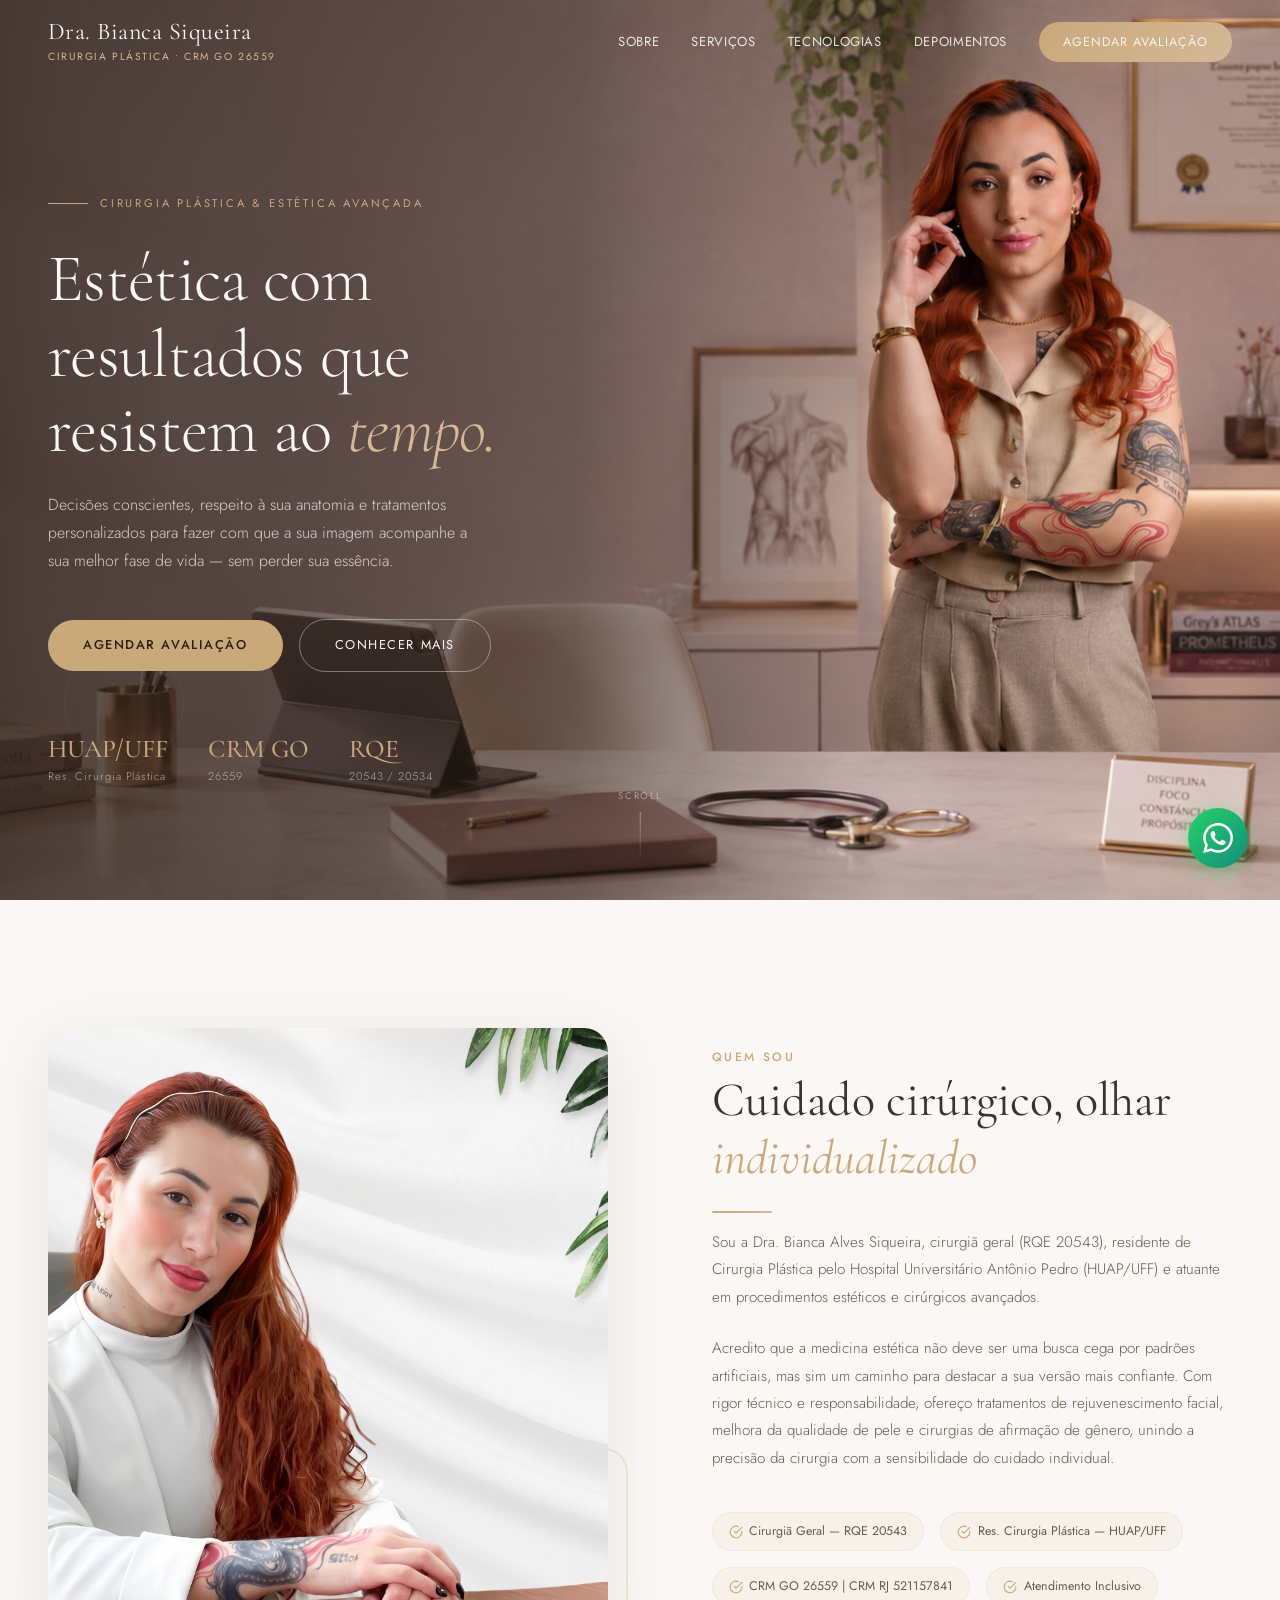
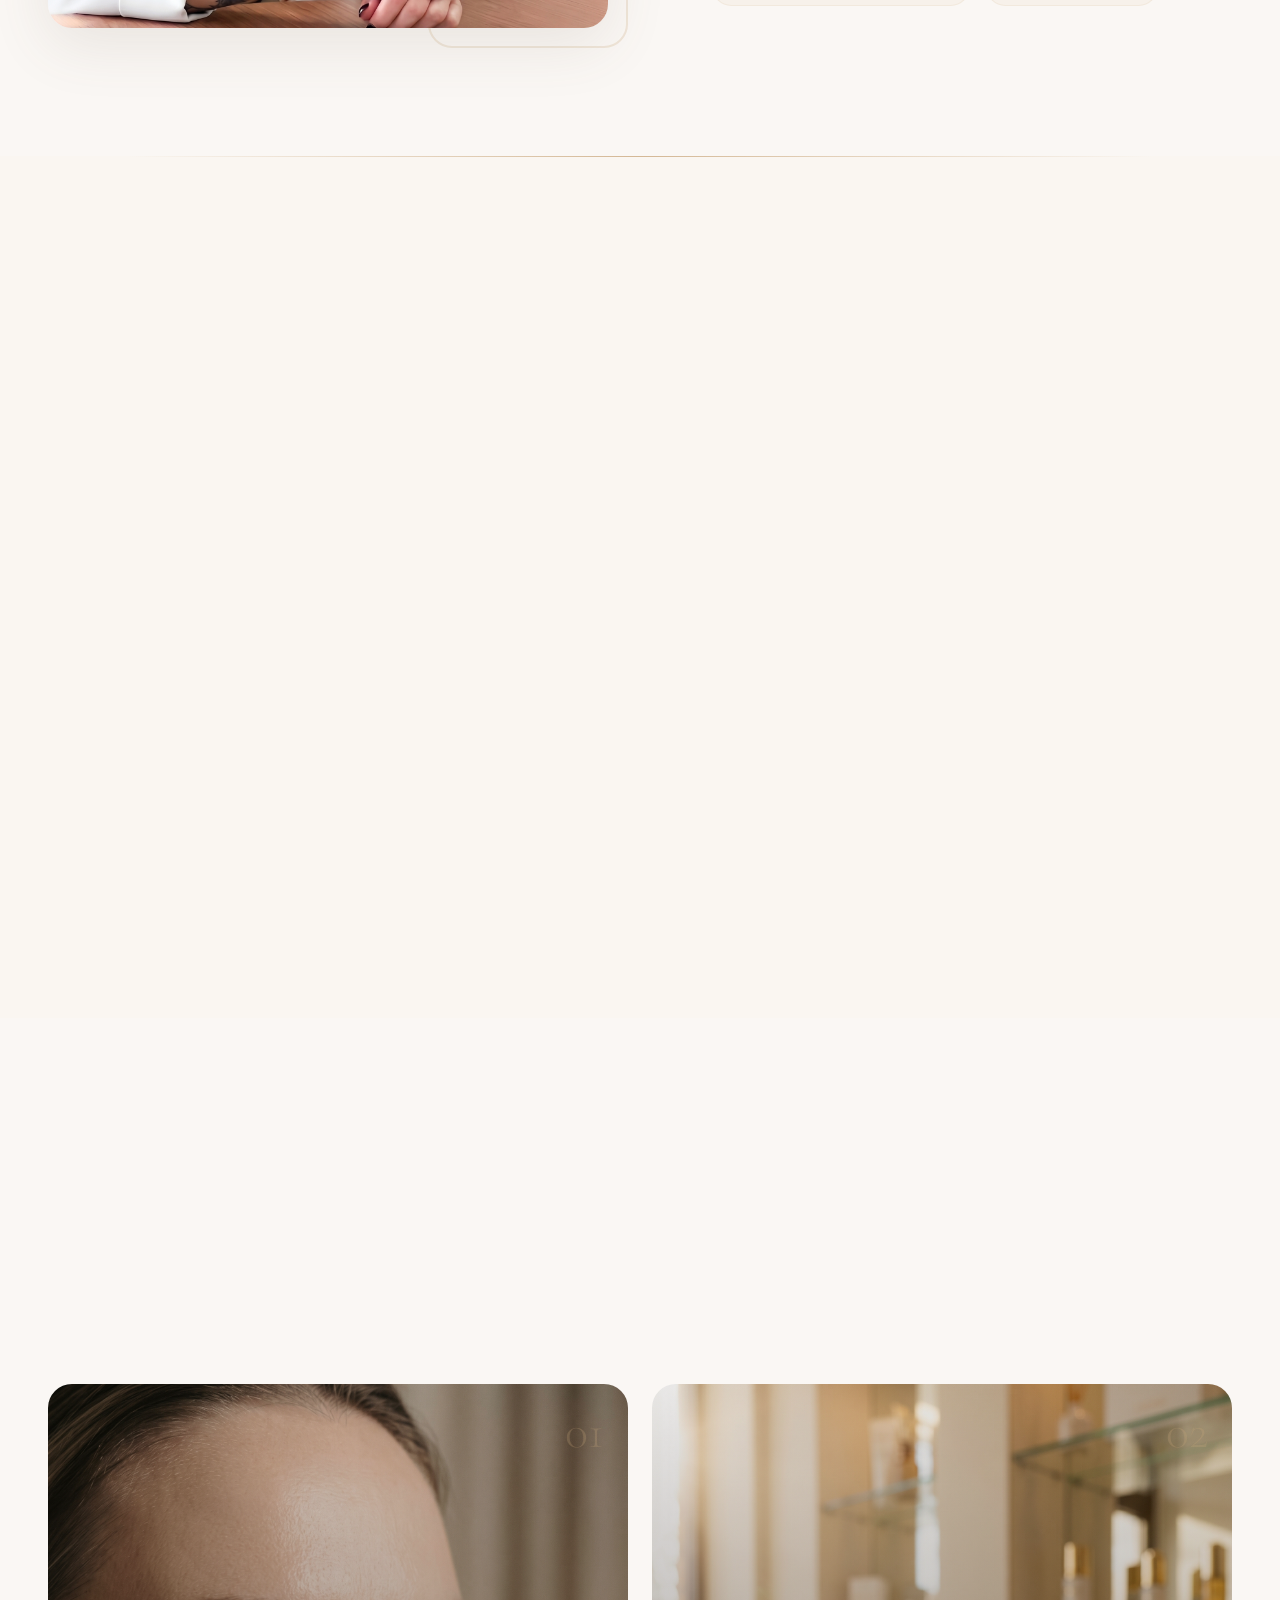
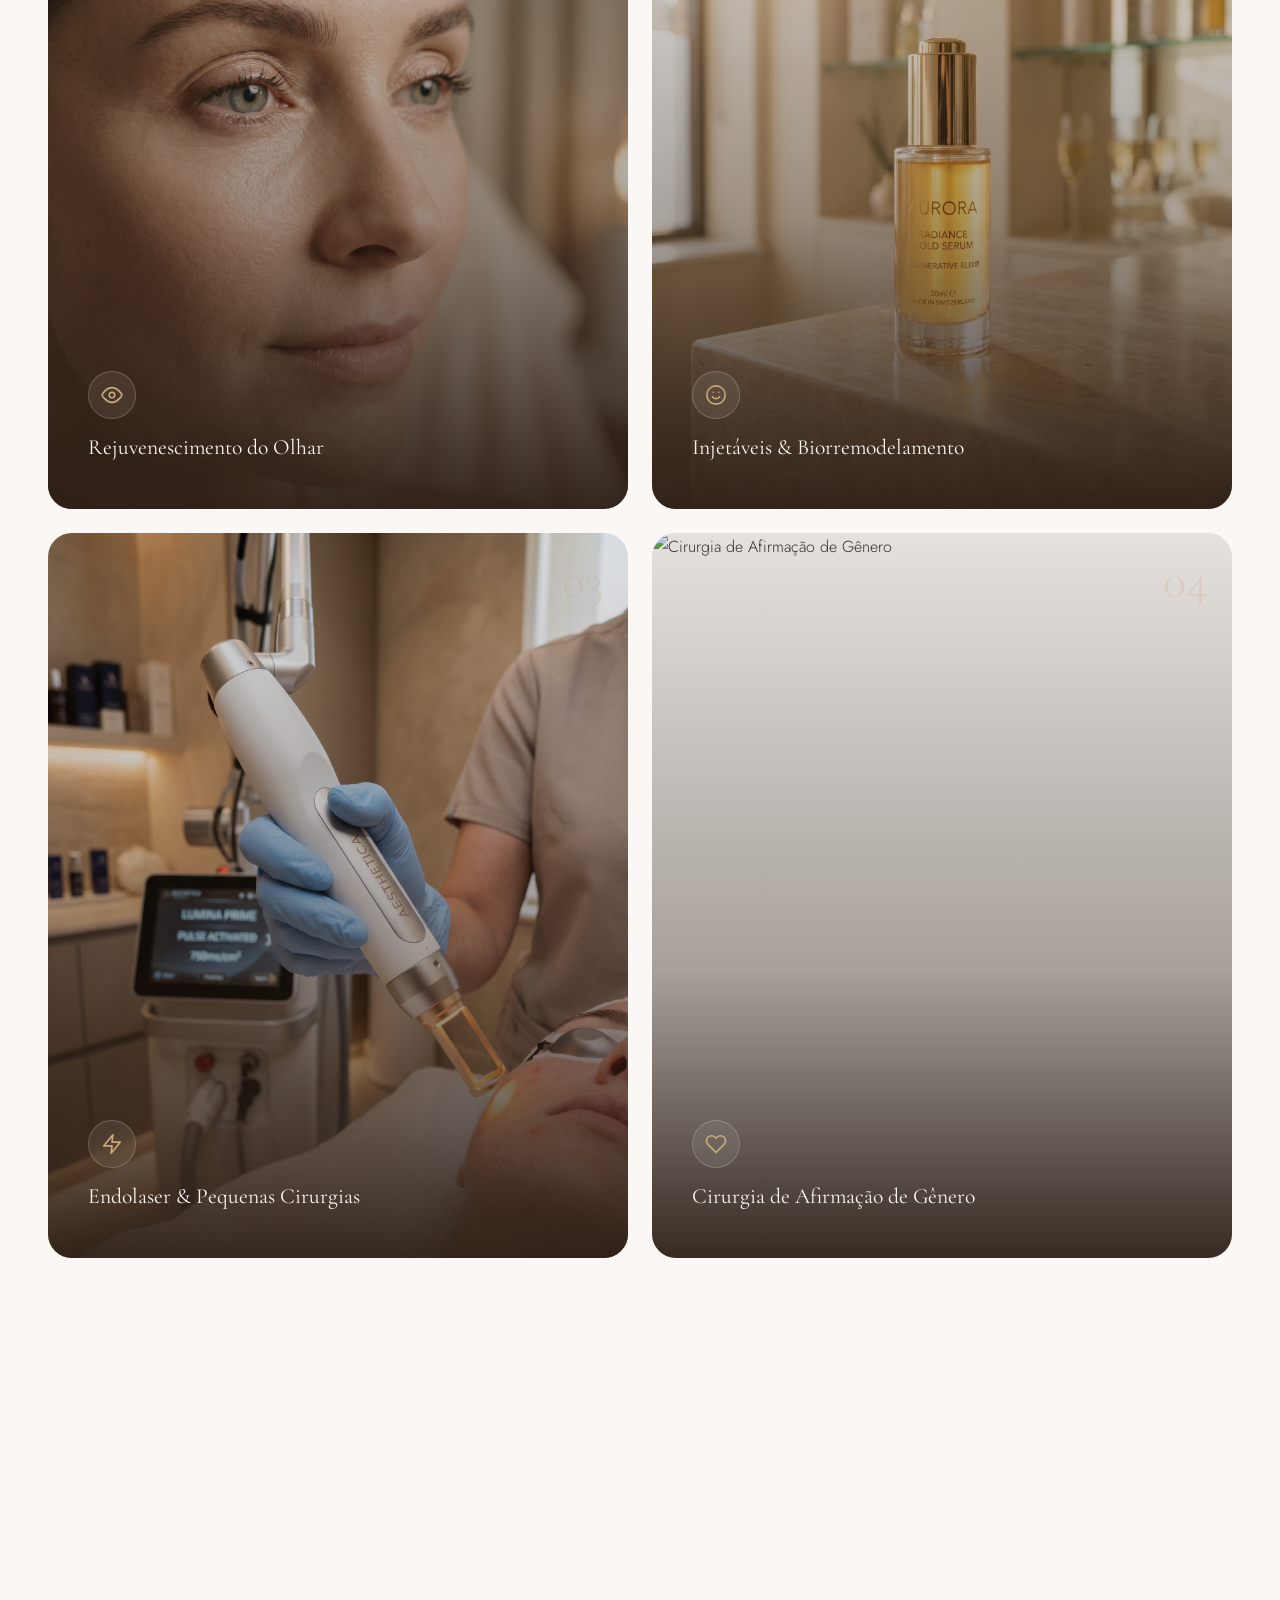
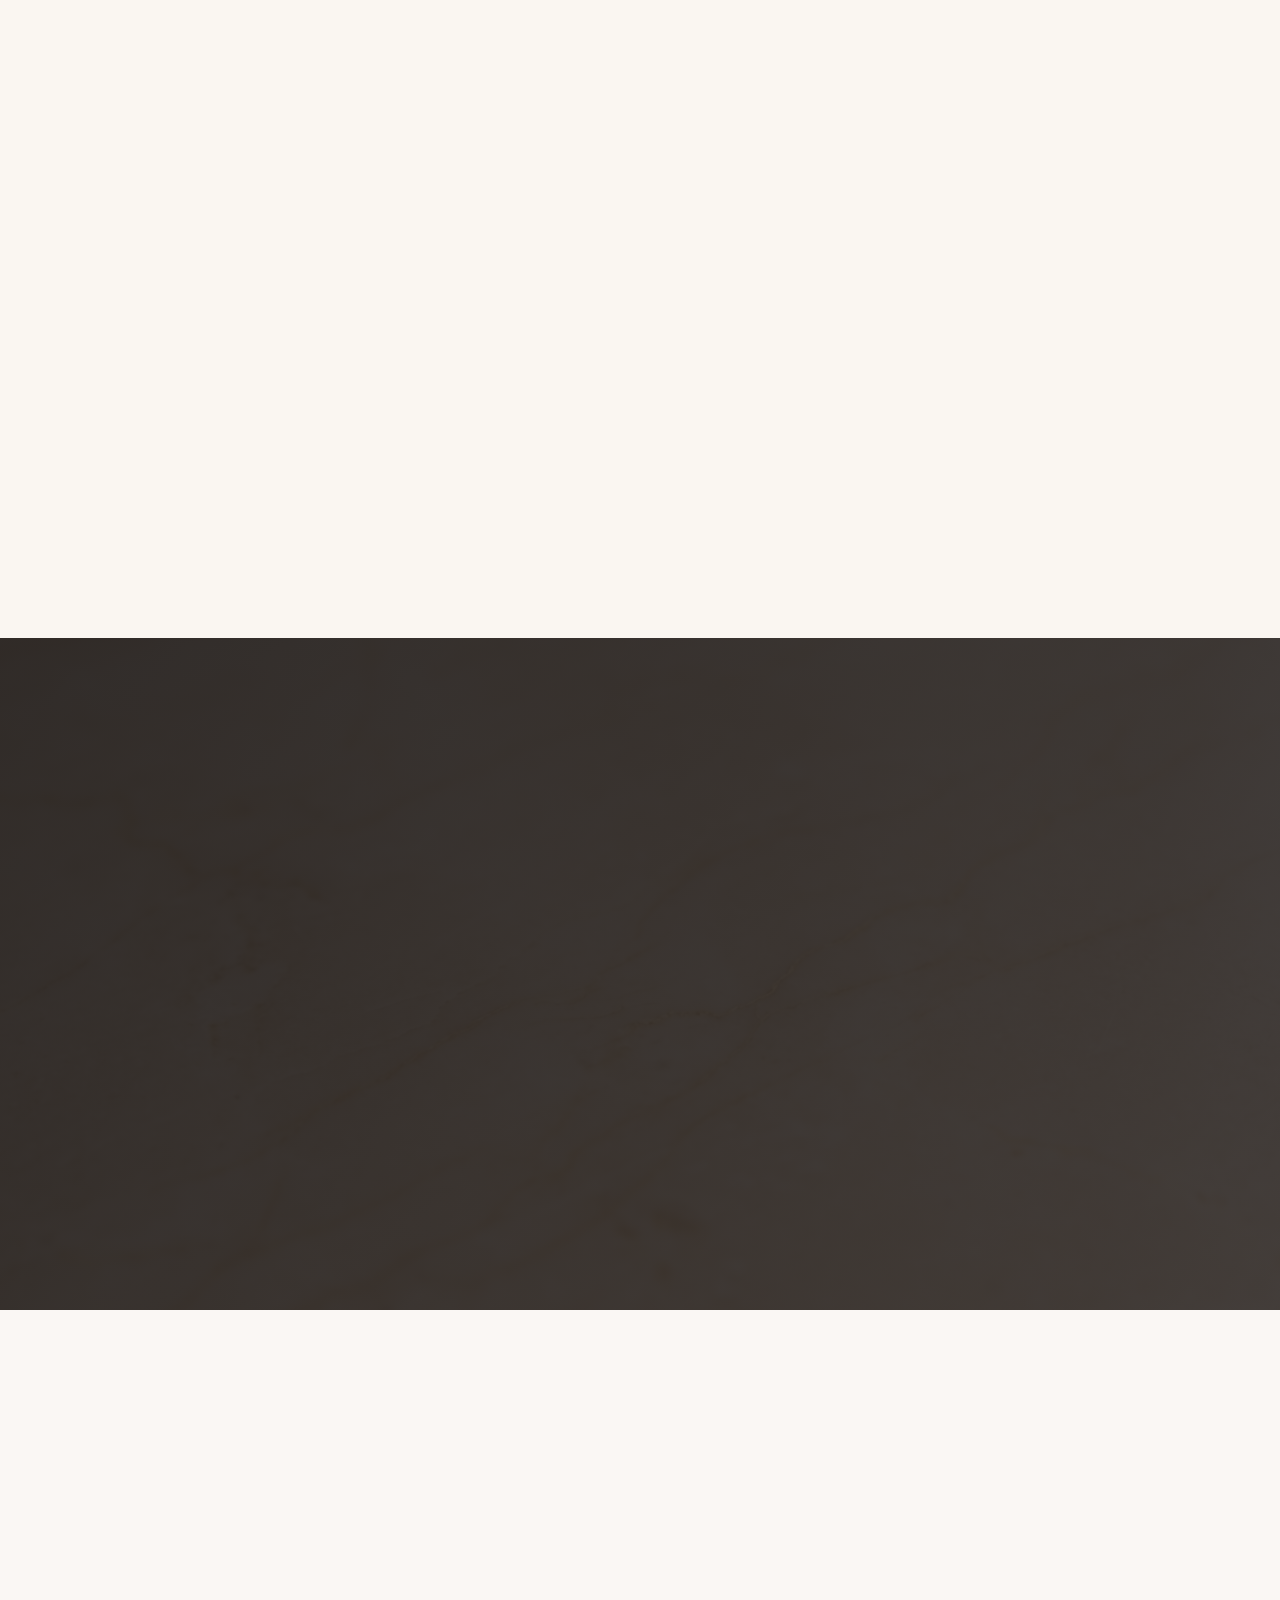
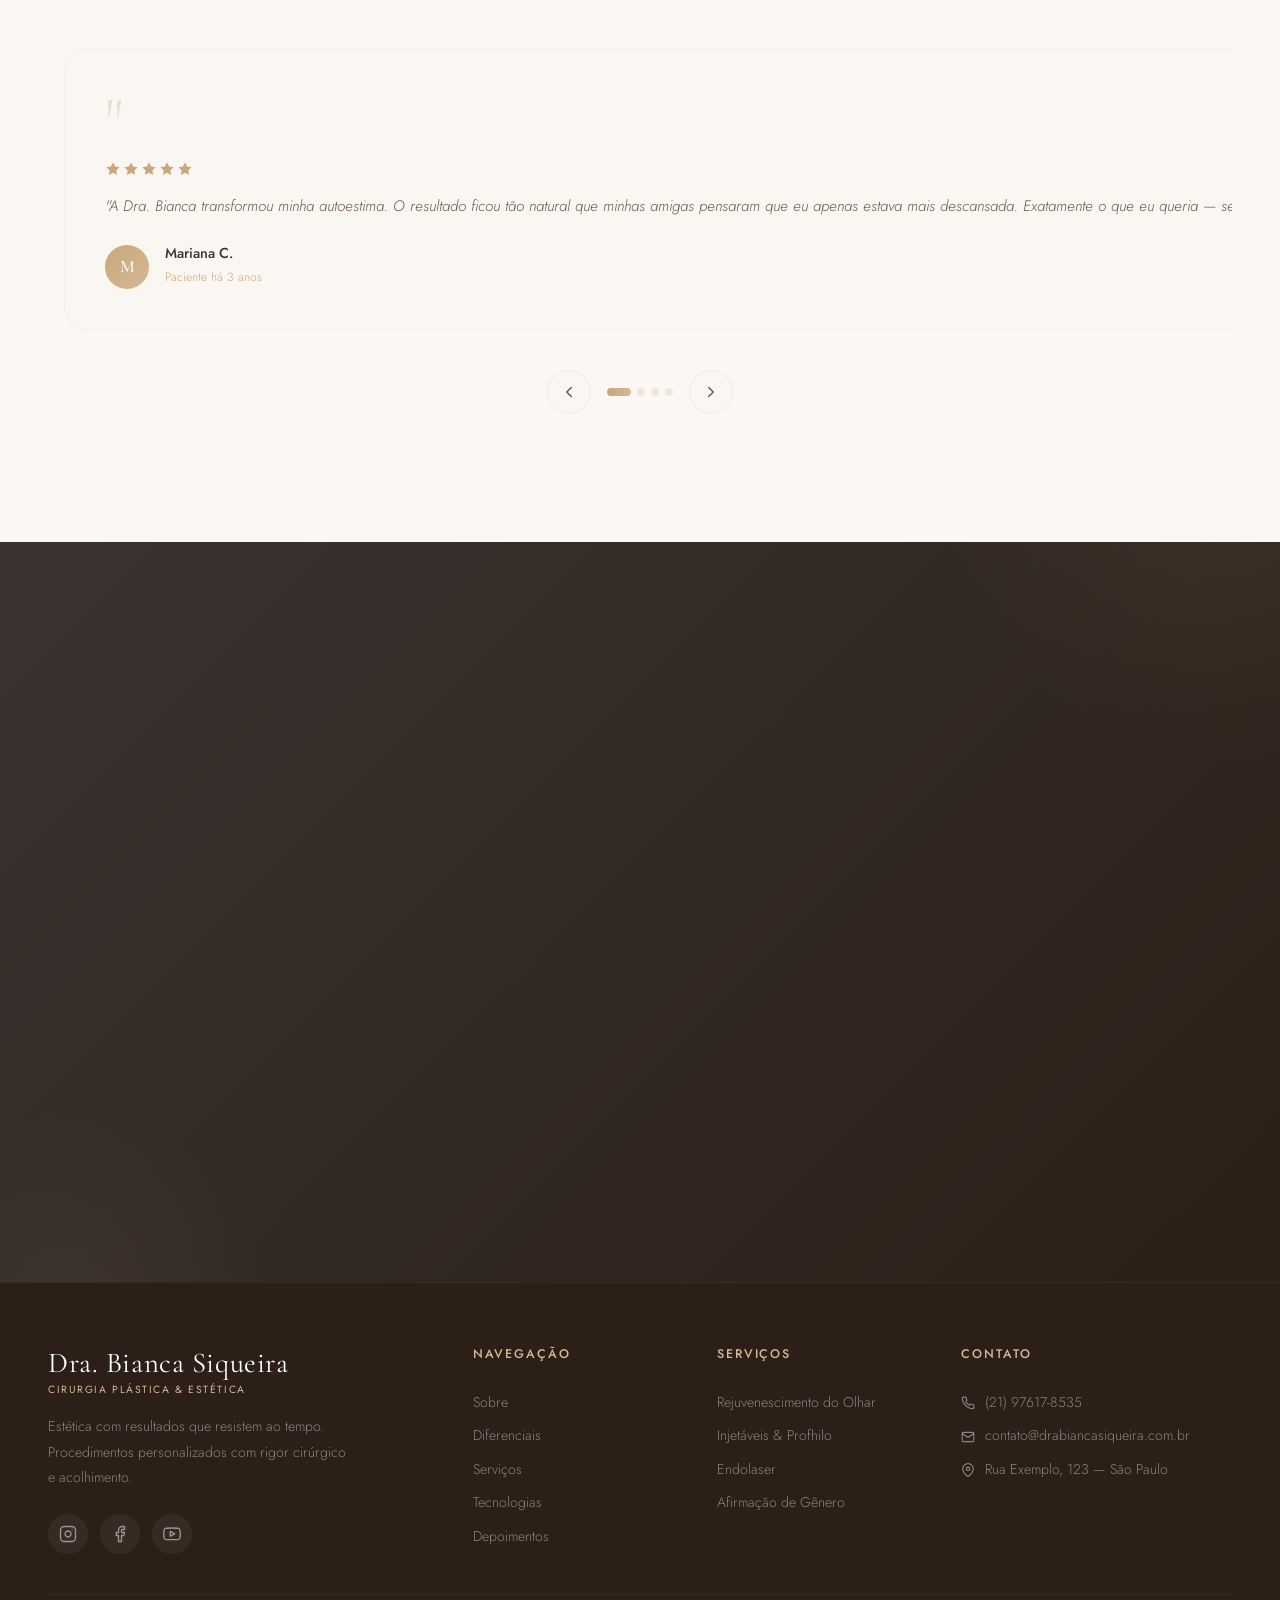
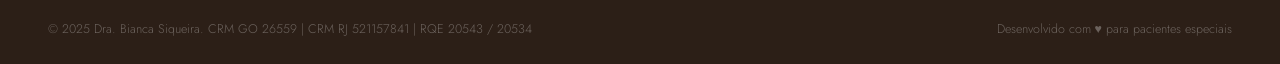
==== bianca/index.html @ d7d00e62 "feat: add landing pages - bianca, claudia-safar, guardbase-style and templates" ====
<!DOCTYPE html>
<html lang="pt-BR">

<head>
  <meta charset="UTF-8">
  <meta name="viewport" content="width=device-width, initial-scale=1.0">
  <title>Dra. Bianca Siqueira — Cirurgia Plástica & Estética Avançada</title>
  <meta name="description"
    content="Estética com resultados que resistem ao tempo. Dra. Bianca Siqueira — Cirurgiã Geral com residência em Cirurgia Plástica (HUAP/UFF). Blefaroplastia, injetáveis, endolaser e cirurgia de afirmação de gênero.">
  <meta name="keywords"
    content="cirurgia plástica, estética avançada, blefaroplastia, bioestimuladores, endolaser, botox, profhilo, cirurgia afirmação gênero, Dra. Bianca Siqueira">
  <meta name="author" content="Dra. Bianca Siqueira">
  <meta property="og:title" content="Dra. Bianca Siqueira — Cirurgia Plástica & Estética Avançada">
  <meta property="og:description"
    content="Estética com resultados que resistem ao tempo. Decisões conscientes, respeito à sua anatomia e tratamentos personalizados.">
  <meta property="og:type" content="website">
  <link rel="stylesheet" href="style.css">
  <link rel="preconnect" href="https://fonts.googleapis.com">
  <link rel="preconnect" href="https://fonts.gstatic.com" crossorigin>
</head>

<body>

  <!-- ═══════════════════════════════════
       NAVIGATION
       ═══════════════════════════════════ -->
  <nav class="navbar" id="navbar">
    <div class="nav-inner">
      <a href="#" class="nav-logo">
        <span class="nav-logo-name">Dra. Bianca Siqueira</span>
        <span class="nav-logo-title">Cirurgia Plástica &bull; CRM GO 26559</span>
      </a>
      <div class="nav-links" id="navLinks">
        <a href="#sobre">Sobre</a>
        <a href="#servicos">Serviços</a>
        <a href="#tecnologias">Tecnologias</a>
        <a href="#depoimentos">Depoimentos</a>
        <a href="#contato" class="btn btn-primary nav-cta">Agendar Avaliação</a>
      </div>
      <div class="nav-toggle" id="navToggle" aria-label="Menu">
        <span></span>
        <span></span>
        <span></span>
      </div>
    </div>
  </nav>

  <!-- ═══════════════════════════════════
       HERO SECTION
       ═══════════════════════════════════ -->
  <section class="hero" id="hero">
    <div class="hero-bg">
      <img src="assets/images/hero-bg.webp" alt="Dra. Bianca Siqueira — Cirurgiã Plástica em seu consultório"
        loading="eager">
    </div>
    <div class="hero-overlay"></div>

    <!-- Floating decorative elements -->
    <div class="hero-float hero-float-1"></div>
    <div class="hero-float hero-float-2"></div>

    <div class="hero-content">
      <div class="hero-text">
        <!-- Eyebrow -->
        <div class="hero-eyebrow">
          <div class="hero-eyebrow-line"></div>
          <span class="hero-eyebrow-text">Cirurgia Plástica & Estética Avançada</span>
        </div>

        <!-- Headline -->
        <h1>Estética com resultados que resistem ao <em>tempo.</em></h1>

        <!-- Subheadline -->
        <p class="hero-subtitle">
          Decisões conscientes, respeito à sua anatomia e tratamentos personalizados para fazer com que a sua imagem
          acompanhe a sua melhor fase de vida — sem perder sua essência.
        </p>

        <!-- CTAs -->
        <div class="hero-actions">
          <a href="https://wa.me/5521976178535" target="_blank" rel="noopener noreferrer" class="btn btn-primary btn-lg"
            id="hero-cta">
            Agendar Avaliação
          </a>
          <a href="#sobre" class="btn btn-glass" id="hero-learn-more">
            Conhecer Mais
          </a>
        </div>

        <!-- Stats Bar -->
        <div class="hero-trust">
          <div class="hero-trust-item">
            <span class="hero-trust-number" style="font-size: clamp(1.2rem, 2.5vw, 1.6rem);">HUAP/UFF</span>
            <span class="hero-trust-label">Res. Cirurgia Plástica</span>
          </div>
          <div class="hero-trust-item">
            <span class="hero-trust-number" style="font-size: clamp(1.2rem, 2.5vw, 1.6rem);">CRM GO</span>
            <span class="hero-trust-label">26559</span>
          </div>
          <div class="hero-trust-item">
            <span class="hero-trust-number" style="font-size: clamp(1.2rem, 2.5vw, 1.6rem);">RQE</span>
            <span class="hero-trust-label">20543 / 20534</span>
          </div>
        </div>
      </div>
    </div>

    <!-- Scroll indicator -->
    <div class="hero-scroll-indicator">
      <span>Scroll</span>
      <div class="hero-scroll-line"></div>
    </div>
  </section>

  <!-- ═══════════════════════════════════
       ABOUT SECTION
       ═══════════════════════════════════ -->
  <section class="section about" id="sobre">
    <div class="container">
      <div class="about-grid">
        <div class="about-image-wrapper reveal-left">
          <div class="about-image">
            <img src="assets/images/bianca.webp" alt="Dra. Bianca Siqueira — Cirurgiã Plástica" loading="lazy">
          </div>
          <div class="about-image-accent"></div>
        </div>

        <div class="about-content reveal-right">
          <h2>
            <span>Quem sou</span>
            Cuidado cirúrgico, olhar <em class="text-accent">individualizado</em>
          </h2>
          <div class="gold-line"></div>

          <p class="about-text">
            Sou a Dra. Bianca Alves Siqueira, cirurgiã geral (RQE 20543), residente de Cirurgia Plástica pelo Hospital
            Universitário Antônio Pedro (HUAP/UFF) e atuante em procedimentos estéticos e cirúrgicos avançados.
          </p>
          <p class="about-text">
            Acredito que a medicina estética não deve ser uma busca cega por padrões artificiais, mas sim um caminho
            para destacar a sua versão mais confiante. Com rigor técnico e responsabilidade, ofereço tratamentos de
            rejuvenescimento facial, melhora da qualidade de pele e cirurgias de afirmação de gênero, unindo a precisão
            da cirurgia com a sensibilidade do cuidado individual.
          </p>

          <div class="about-credentials">
            <span class="credential-tag">
              <svg viewBox="0 0 24 24" fill="none" stroke="currentColor" stroke-width="2" stroke-linecap="round"
                stroke-linejoin="round">
                <path d="M22 11.08V12a10 10 0 1 1-5.93-9.14" />
                <polyline points="22 4 12 14.01 9 11.01" />
              </svg>
              Cirurgiã Geral — RQE 20543
            </span>
            <span class="credential-tag">
              <svg viewBox="0 0 24 24" fill="none" stroke="currentColor" stroke-width="2" stroke-linecap="round"
                stroke-linejoin="round">
                <path d="M22 11.08V12a10 10 0 1 1-5.93-9.14" />
                <polyline points="22 4 12 14.01 9 11.01" />
              </svg>
              Res. Cirurgia Plástica — HUAP/UFF
            </span>
            <span class="credential-tag">
              <svg viewBox="0 0 24 24" fill="none" stroke="currentColor" stroke-width="2" stroke-linecap="round"
                stroke-linejoin="round">
                <path d="M22 11.08V12a10 10 0 1 1-5.93-9.14" />
                <polyline points="22 4 12 14.01 9 11.01" />
              </svg>
              CRM GO 26559 | CRM RJ 521157841
            </span>
            <span class="credential-tag">
              <svg viewBox="0 0 24 24" fill="none" stroke="currentColor" stroke-width="2" stroke-linecap="round"
                stroke-linejoin="round">
                <path d="M22 11.08V12a10 10 0 1 1-5.93-9.14" />
                <polyline points="22 4 12 14.01 9 11.01" />
              </svg>
              Atendimento Inclusivo
            </span>
          </div>
        </div>
      </div>
    </div>
  </section>

  <!-- ═══════════════════════════════════
       DIFFERENTIALS SECTION
       ═══════════════════════════════════ -->
  <section class="section differentials" id="diferenciais">
    <div class="container">
      <div class="section-header reveal">
        <span class="section-label">Por que nos escolher</span>
        <h2>O que guia cada <em class="text-accent">decisão</em></h2>
        <div class="gold-line gold-line-center"></div>
        <p>Princípios inegociáveis que orientam cada procedimento, cada indicação e cada conversa com nossos pacientes.
        </p>
      </div>

      <div class="diff-grid stagger-children">
        <!-- Differential 1 -->
        <div class="diff-card reveal">
          <div class="diff-icon">
            <svg viewBox="0 0 24 24" fill="none" stroke="currentColor" stroke-width="1.8" stroke-linecap="round"
              stroke-linejoin="round">
              <path d="M20 21v-2a4 4 0 0 0-4-4H8a4 4 0 0 0-4 4v2" />
              <circle cx="12" cy="7" r="4" />
            </svg>
          </div>
          <h4>Tendência não é critério</h4>
          <p>Recuso procedimentos que não se alinhem com sua estrutura anatômica. Cada indicação é baseada em
            responsabilidade ética e médica, não em modismos.</p>
        </div>

        <!-- Differential 2 -->
        <div class="diff-card reveal">
          <div class="diff-icon">
            <svg viewBox="0 0 24 24" fill="none" stroke="currentColor" stroke-width="1.8" stroke-linecap="round"
              stroke-linejoin="round">
              <path d="M12 22s8-4 8-10V5l-8-3-8 3v7c0 6 8 10 8 10z" />
            </svg>
          </div>
          <h4>Autenticidade que liberta</h4>
          <p>A perfeição cansa. Buscamos resultados que mantenham sua identidade natural e suavizem os sinais do tempo
            sem apagar a sua história.</p>
        </div>

        <!-- Differential 3 -->
        <div class="diff-card reveal">
          <div class="diff-icon">
            <svg viewBox="0 0 24 24" fill="none" stroke="currentColor" stroke-width="1.8" stroke-linecap="round"
              stroke-linejoin="round">
              <polygon points="13 2 3 14 12 14 11 22 21 10 12 10 13 2" />
            </svg>
          </div>
          <h4>Formação Cirúrgica Sólida</h4>
          <p>A precisão de uma formação em Cirurgia Geral e residência em Cirurgia Plástica traz segurança adicional
            para todos os procedimentos.</p>
        </div>

        <!-- Differential 4 -->
        <div class="diff-card reveal">
          <div class="diff-icon">
            <svg viewBox="0 0 24 24" fill="none" stroke="currentColor" stroke-width="1.8" stroke-linecap="round"
              stroke-linejoin="round">
              <path d="M4.93 19.07A10 10 0 0 1 2 12C2 6.48 6.48 2 12 2s10 4.48 10 10-4.48 10-10 10" />
              <path d="M12 12l-3 6" />
              <circle cx="12" cy="12" r="2" />
            </svg>
          </div>
          <h4>Acolhimento e Inclusão</h4>
          <p>Espaço seguro e especializado para atendimento a pacientes transgêneros em busca de procedimentos de
            afirmação de gênero e alinhamento corporal.</p>
        </div>
      </div>
    </div>
  </section>

  <!-- ═══════════════════════════════════
       SERVICES SECTION
       ═══════════════════════════════════ -->
  <section class="section services" id="servicos">
    <div class="container">
      <div class="section-header reveal">
        <span class="section-label">Procedimentos</span>
        <h2>Nossos <em class="text-accent">Serviços</em></h2>
        <div class="gold-line gold-line-center"></div>
        <p>Procedimentos cirúrgicos e estéticos desenvolvidos para tratar cada necessidade com precisão, segurança e
          delicadeza.</p>
      </div>

      <div class="services-grid stagger-children">
        <!-- Service 1 -->
        <div class="service-card reveal" id="service-olhar">
          <div class="service-card-bg">
            <img src="assets/images/A_high-end__premium_close-up_of_202606112253.webp" alt="Rejuvenescimento do Olhar" loading="lazy">
          </div>
          <span class="service-number">01</span>
          <div class="service-card-content">
            <div class="service-icon-wrap">
              <svg viewBox="0 0 24 24" fill="none" stroke="currentColor" stroke-width="1.8" stroke-linecap="round"
                stroke-linejoin="round">
                <path d="M1 12s4-8 11-8 11 8 11 8-4 8-11 8-11-8-11-8z" />
                <circle cx="12" cy="12" r="3" />
              </svg>
            </div>
            <h4>Rejuvenescimento do Olhar</h4>
            <p>Blefaroplastia e Gliding Brow Lift (GBL) para atenuar o olhar cansado e elevar a sobrancelha sem
              cicatrizes aparentes.</p>
          </div>
        </div>

        <!-- Service 2 -->
        <div class="service-card reveal" id="service-injetaveis">
          <div class="service-card-bg">
            <img src="assets/images/A_macro_shot_of_a_202606112255.webp" alt="Injetáveis & Biorremodelamento" loading="lazy">
          </div>
          <span class="service-number">02</span>
          <div class="service-card-content">
            <div class="service-icon-wrap">
              <svg viewBox="0 0 24 24" fill="none" stroke="currentColor" stroke-width="1.8" stroke-linecap="round"
                stroke-linejoin="round">
                <path d="M12 22c5.523 0 10-4.477 10-10S17.523 2 12 2 2 6.477 2 12s4.477 10 10 10z" />
                <path d="M8 14s1.5 2 4 2 4-2 4-2" />
                <line x1="9" y1="9" x2="9.01" y2="9" />
                <line x1="15" y1="9" x2="15.01" y2="9" />
              </svg>
            </div>
            <h4>Injetáveis & Biorremodelamento</h4>
            <p>Toxina Botulínica, Preenchedores e Profhilo para melhora global da firmeza, hidratação e sustentação da
              pele.</p>
          </div>
        </div>

        <!-- Service 3 -->
        <div class="service-card reveal" id="service-endolaser">
          <div class="service-card-bg">
            <img src="assets/images/A_close-up_of_a_state-of-the-art_202606112259.webp" alt="Endolaser & Pequenas Cirurgias" loading="lazy">
          </div>
          <span class="service-number">03</span>
          <div class="service-card-content">
            <div class="service-icon-wrap">
              <svg viewBox="0 0 24 24" fill="none" stroke="currentColor" stroke-width="1.8" stroke-linecap="round"
                stroke-linejoin="round">
                <polygon points="13 2 3 14 12 14 11 22 21 10 12 10 13 2" />
              </svg>
            </div>
            <h4>Endolaser & Pequenas Cirurgias</h4>
            <p>Tecnologia a laser associada a procedimentos cirúrgicos ambulatoriais para flacidez e contorno com
              recuperação rápida.</p>
          </div>
        </div>

        <!-- Service 4 -->
        <div class="service-card reveal" id="service-afirmacao">
          <div class="service-card-bg">
            <img src="assets/images/A_beautiful__atmospheric_and_emotional_202606112301.webp" alt="Cirurgia de Afirmação de Gênero" loading="lazy">
          </div>
          <span class="service-number">04</span>
          <div class="service-card-content">
            <div class="service-icon-wrap">
              <svg viewBox="0 0 24 24" fill="none" stroke="currentColor" stroke-width="1.8" stroke-linecap="round"
                stroke-linejoin="round">
                <path
                  d="M20.84 4.61a5.5 5.5 0 0 0-7.78 0L12 5.67l-1.06-1.06a5.5 5.5 0 0 0-7.78 7.78l1.06 1.06L12 21.23l7.78-7.78 1.06-1.06a5.5 5.5 0 0 0 0-7.78z" />
              </svg>
            </div>
            <h4>Cirurgia de Afirmação de Gênero</h4>
            <p>Acompanhamento cirúrgico personalizado e humanizado para alinhamento corporal de pacientes trans, com
              respeito e segurança.</p>
          </div>
        </div>


      </div>
    </div>
  </section>

  <!-- ═══════════════════════════════════
       TECHNOLOGIES SECTION
       ═══════════════════════════════════ -->
  <section class="section technologies" id="tecnologias">
    <div class="container">
      <div class="tech-grid">
        <div class="tech-content reveal-left">
          <span class="section-label">Precisão & Ciência</span>
          <h2>Formação e tecnologia para <em class="text-accent">resultados que duram</em></h2>
          <div class="gold-line"></div>
          <p>
            A base cirúrgica sólida, aliada a tecnologia de ponta, permite oferecer procedimentos mais seguros,
            previsíveis e com resultados que resistem ao tempo.
          </p>

          <div class="tech-list">
            <div class="tech-item">
              <div class="tech-item-icon">
                <svg viewBox="0 0 24 24" fill="none" stroke="currentColor" stroke-width="2" stroke-linecap="round"
                  stroke-linejoin="round">
                  <polyline points="20 6 9 17 4 12" />
                </svg>
              </div>
              <div class="tech-item-text">
                <h4>Endolaser de Última Geração</h4>
                <p>Laser intradérmico para contração e remodelamento tecidual com precisão milimétrica.</p>
              </div>
            </div>

            <div class="tech-item">
              <div class="tech-item-icon">
                <svg viewBox="0 0 24 24" fill="none" stroke="currentColor" stroke-width="2" stroke-linecap="round"
                  stroke-linejoin="round">
                  <polyline points="20 6 9 17 4 12" />
                </svg>
              </div>
              <div class="tech-item-text">
                <h4>Profhilo — Biorremodelamento</h4>
                <p>Ácido hialurônico puro para hidratação profunda, firmeza e reestruturação da pele.</p>
              </div>
            </div>

            <div class="tech-item">
              <div class="tech-item-icon">
                <svg viewBox="0 0 24 24" fill="none" stroke="currentColor" stroke-width="2" stroke-linecap="round"
                  stroke-linejoin="round">
                  <polyline points="20 6 9 17 4 12" />
                </svg>
              </div>
              <div class="tech-item-text">
                <h4>Blefaroplastia & GBL</h4>
                <p>Técnicas cirúrgicas refinadas para rejuvenescimento do olhar e elevação da sobrancelha.</p>
              </div>
            </div>

            <div class="tech-item">
              <div class="tech-item-icon">
                <svg viewBox="0 0 24 24" fill="none" stroke="currentColor" stroke-width="2" stroke-linecap="round"
                  stroke-linejoin="round">
                  <polyline points="20 6 9 17 4 12" />
                </svg>
              </div>
              <div class="tech-item-text">
                <h4>Toxina Botulínica & Preenchedores</h4>
                <p>Aplicação precisa de injetáveis para suavização e volumetria com resultados naturais.</p>
              </div>
            </div>
          </div>
        </div>

        <div class="tech-image reveal-right">
          <img src="assets/images/technology.png" alt="Tecnologia avançada em cirurgia plástica e estética"
            loading="lazy">
        </div>
      </div>
    </div>
  </section>

  <!-- ═══════════════════════════════════
       PHILOSOPHY SECTION
       ═══════════════════════════════════ -->
  <section class="philosophy" id="filosofia">
    <div class="philosophy-bg">
      <img src="assets/images/philosophy-bg.png" alt="" loading="lazy">
    </div>
    <div class="philosophy-overlay"></div>

    <div class="container">
      <div class="philosophy-content reveal">
        <span class="section-label">Nossa Filosofia</span>

        <blockquote class="philosophy-quote">
          "A perfeição cansa.<br>A <em>autenticidade</em> liberta."
        </blockquote>

        <div class="philosophy-divider"></div>

        <p class="philosophy-text">
          Nosso papel é cuidar do seu olhar sem apagar quem você é. Cada procedimento respeita sua anatomia, sua
          história e a fase da vida que você vive hoje. Tendência não é critério — responsabilidade, sim.
        </p>

        <a href="#contato" class="btn btn-outline"
          style="border-color: var(--color-champagne); color: var(--color-champagne);" id="philosophy-cta">
          Descubra Nossa Abordagem
        </a>
      </div>
    </div>
  </section>

  <!-- ═══════════════════════════════════
       TESTIMONIALS SECTION
       ═══════════════════════════════════ -->
  <section class="section testimonials" id="depoimentos">
    <div class="container">
      <div class="section-header reveal">
        <span class="section-label">Depoimentos</span>
        <h2>O que dizem nossas <em class="text-accent">pacientes</em></h2>
        <div class="gold-line gold-line-center"></div>
        <p>Histórias reais de quem confiou no nosso cuidado e transformou sua relação com a própria pele.</p>
      </div>

      <div class="testimonials-carousel" id="testimonialCarousel">
        <div class="testimonials-track" id="testimonialsTrack">
          <!-- Testimonial 1 -->
          <div class="testimonial-slide">
            <div class="testimonial-card">
              <div class="testimonial-quote-icon">"</div>
              <div class="testimonial-stars">
                <svg viewBox="0 0 24 24">
                  <polygon
                    points="12 2 15.09 8.26 22 9.27 17 14.14 18.18 21.02 12 17.77 5.82 21.02 7 14.14 2 9.27 8.91 8.26 12 2" />
                </svg>
                <svg viewBox="0 0 24 24">
                  <polygon
                    points="12 2 15.09 8.26 22 9.27 17 14.14 18.18 21.02 12 17.77 5.82 21.02 7 14.14 2 9.27 8.91 8.26 12 2" />
                </svg>
                <svg viewBox="0 0 24 24">
                  <polygon
                    points="12 2 15.09 8.26 22 9.27 17 14.14 18.18 21.02 12 17.77 5.82 21.02 7 14.14 2 9.27 8.91 8.26 12 2" />
                </svg>
                <svg viewBox="0 0 24 24">
                  <polygon
                    points="12 2 15.09 8.26 22 9.27 17 14.14 18.18 21.02 12 17.77 5.82 21.02 7 14.14 2 9.27 8.91 8.26 12 2" />
                </svg>
                <svg viewBox="0 0 24 24">
                  <polygon
                    points="12 2 15.09 8.26 22 9.27 17 14.14 18.18 21.02 12 17.77 5.82 21.02 7 14.14 2 9.27 8.91 8.26 12 2" />
                </svg>
              </div>
              <p class="testimonial-text">
                "A Dra. Bianca transformou minha autoestima. O resultado ficou tão natural que minhas amigas pensaram
                que eu apenas estava mais descansada. Exatamente o que eu queria — sem exagero nenhum!"
              </p>
              <div class="testimonial-author">
                <div class="testimonial-avatar">M</div>
                <div class="testimonial-author-info">
                  <h5>Mariana C.</h5>
                  <span>Paciente há 3 anos</span>
                </div>
              </div>
            </div>
          </div>

          <!-- Testimonial 2 -->
          <div class="testimonial-slide">
            <div class="testimonial-card">
              <div class="testimonial-quote-icon">"</div>
              <div class="testimonial-stars">
                <svg viewBox="0 0 24 24">
                  <polygon
                    points="12 2 15.09 8.26 22 9.27 17 14.14 18.18 21.02 12 17.77 5.82 21.02 7 14.14 2 9.27 8.91 8.26 12 2" />
                </svg>
                <svg viewBox="0 0 24 24">
                  <polygon
                    points="12 2 15.09 8.26 22 9.27 17 14.14 18.18 21.02 12 17.77 5.82 21.02 7 14.14 2 9.27 8.91 8.26 12 2" />
                </svg>
                <svg viewBox="0 0 24 24">
                  <polygon
                    points="12 2 15.09 8.26 22 9.27 17 14.14 18.18 21.02 12 17.77 5.82 21.02 7 14.14 2 9.27 8.91 8.26 12 2" />
                </svg>
                <svg viewBox="0 0 24 24">
                  <polygon
                    points="12 2 15.09 8.26 22 9.27 17 14.14 18.18 21.02 12 17.77 5.82 21.02 7 14.14 2 9.27 8.91 8.26 12 2" />
                </svg>
                <svg viewBox="0 0 24 24">
                  <polygon
                    points="12 2 15.09 8.26 22 9.27 17 14.14 18.18 21.02 12 17.77 5.82 21.02 7 14.14 2 9.27 8.91 8.26 12 2" />
                </svg>
              </div>
              <p class="testimonial-text">
                "Fui com medo de sair 'diferente', mas a Dra. Bianca me explicou tudo com uma calma e paciência
                incríveis. Me senti acolhida e segura durante todo o processo. O resultado é eu, só que descansada e
                confiante!"
              </p>
              <div class="testimonial-author">
                <div class="testimonial-avatar">F</div>
                <div class="testimonial-author-info">
                  <h5>Fernanda R.</h5>
                  <span>Paciente há 2 anos</span>
                </div>
              </div>
            </div>
          </div>

          <!-- Testimonial 3 -->
          <div class="testimonial-slide">
            <div class="testimonial-card">
              <div class="testimonial-quote-icon">"</div>
              <div class="testimonial-stars">
                <svg viewBox="0 0 24 24">
                  <polygon
                    points="12 2 15.09 8.26 22 9.27 17 14.14 18.18 21.02 12 17.77 5.82 21.02 7 14.14 2 9.27 8.91 8.26 12 2" />
                </svg>
                <svg viewBox="0 0 24 24">
                  <polygon
                    points="12 2 15.09 8.26 22 9.27 17 14.14 18.18 21.02 12 17.77 5.82 21.02 7 14.14 2 9.27 8.91 8.26 12 2" />
                </svg>
                <svg viewBox="0 0 24 24">
                  <polygon
                    points="12 2 15.09 8.26 22 9.27 17 14.14 18.18 21.02 12 17.77 5.82 21.02 7 14.14 2 9.27 8.91 8.26 12 2" />
                </svg>
                <svg viewBox="0 0 24 24">
                  <polygon
                    points="12 2 15.09 8.26 22 9.27 17 14.14 18.18 21.02 12 17.77 5.82 21.02 7 14.14 2 9.27 8.91 8.26 12 2" />
                </svg>
                <svg viewBox="0 0 24 24">
                  <polygon
                    points="12 2 15.09 8.26 22 9.27 17 14.14 18.18 21.02 12 17.77 5.82 21.02 7 14.14 2 9.27 8.91 8.26 12 2" />
                </svg>
              </div>
              <p class="testimonial-text">
                "Depois da blefaroplastia com a Dra. Bianca, olho no espelho e me reconheço — só que com um olhar mais
                vivo e jovem. Ela entendeu exatamente o que eu precisava sem alterar minha essência."
              </p>
              <div class="testimonial-author">
                <div class="testimonial-avatar">C</div>
                <div class="testimonial-author-info">
                  <h5>Carolina S.</h5>
                  <span>Paciente há 1 ano</span>
                </div>
              </div>
            </div>
          </div>

          <!-- Testimonial 4 -->
          <div class="testimonial-slide">
            <div class="testimonial-card">
              <div class="testimonial-quote-icon">"</div>
              <div class="testimonial-stars">
                <svg viewBox="0 0 24 24">
                  <polygon
                    points="12 2 15.09 8.26 22 9.27 17 14.14 18.18 21.02 12 17.77 5.82 21.02 7 14.14 2 9.27 8.91 8.26 12 2" />
                </svg>
                <svg viewBox="0 0 24 24">
                  <polygon
                    points="12 2 15.09 8.26 22 9.27 17 14.14 18.18 21.02 12 17.77 5.82 21.02 7 14.14 2 9.27 8.91 8.26 12 2" />
                </svg>
                <svg viewBox="0 0 24 24">
                  <polygon
                    points="12 2 15.09 8.26 22 9.27 17 14.14 18.18 21.02 12 17.77 5.82 21.02 7 14.14 2 9.27 8.91 8.26 12 2" />
                </svg>
                <svg viewBox="0 0 24 24">
                  <polygon
                    points="12 2 15.09 8.26 22 9.27 17 14.14 18.18 21.02 12 17.77 5.82 21.02 7 14.14 2 9.27 8.91 8.26 12 2" />
                </svg>
                <svg viewBox="0 0 24 24">
                  <polygon
                    points="12 2 15.09 8.26 22 9.27 17 14.14 18.18 21.02 12 17.77 5.82 21.02 7 14.14 2 9.27 8.91 8.26 12 2" />
                </svg>
              </div>
              <p class="testimonial-text">
                "Como paciente trans, encontrar uma profissional que me acolhe com respeito e competência técnica foi
                transformador. A Dra. Bianca é mais do que uma médica — ela é um porto seguro."
              </p>
              <div class="testimonial-author">
                <div class="testimonial-avatar">A</div>
                <div class="testimonial-author-info">
                  <h5>Alex R.</h5>
                  <span>Paciente há 2 anos</span>
                </div>
              </div>
            </div>
          </div>

          <!-- Testimonial 5 -->
          <div class="testimonial-slide">
            <div class="testimonial-card">
              <div class="testimonial-quote-icon">"</div>
              <div class="testimonial-stars">
                <svg viewBox="0 0 24 24">
                  <polygon
                    points="12 2 15.09 8.26 22 9.27 17 14.14 18.18 21.02 12 17.77 5.82 21.02 7 14.14 2 9.27 8.91 8.26 12 2" />
                </svg>
                <svg viewBox="0 0 24 24">
                  <polygon
                    points="12 2 15.09 8.26 22 9.27 17 14.14 18.18 21.02 12 17.77 5.82 21.02 7 14.14 2 9.27 8.91 8.26 12 2" />
                </svg>
                <svg viewBox="0 0 24 24">
                  <polygon
                    points="12 2 15.09 8.26 22 9.27 17 14.14 18.18 21.02 12 17.77 5.82 21.02 7 14.14 2 9.27 8.91 8.26 12 2" />
                </svg>
                <svg viewBox="0 0 24 24">
                  <polygon
                    points="12 2 15.09 8.26 22 9.27 17 14.14 18.18 21.02 12 17.77 5.82 21.02 7 14.14 2 9.27 8.91 8.26 12 2" />
                </svg>
                <svg viewBox="0 0 24 24">
                  <polygon
                    points="12 2 15.09 8.26 22 9.27 17 14.14 18.18 21.02 12 17.77 5.82 21.02 7 14.14 2 9.27 8.91 8.26 12 2" />
                </svg>
              </div>
              <p class="testimonial-text">
                "O que mais me encantou na Dra. Bianca é que ela recusou um procedimento que eu queria porque não fazia
                sentido para a minha anatomia. Isso é ética de verdade. Segui a indicação dela e o resultado ficou
                perfeito."
              </p>
              <div class="testimonial-author">
                <div class="testimonial-avatar">P</div>
                <div class="testimonial-author-info">
                  <h5>Patricia M.</h5>
                  <span>Paciente há 5 anos</span>
                </div>
              </div>
            </div>
          </div>

          <!-- Testimonial 6 -->
          <div class="testimonial-slide">
            <div class="testimonial-card">
              <div class="testimonial-quote-icon">"</div>
              <div class="testimonial-stars">
                <svg viewBox="0 0 24 24">
                  <polygon
                    points="12 2 15.09 8.26 22 9.27 17 14.14 18.18 21.02 12 17.77 5.82 21.02 7 14.14 2 9.27 8.91 8.26 12 2" />
                </svg>
                <svg viewBox="0 0 24 24">
                  <polygon
                    points="12 2 15.09 8.26 22 9.27 17 14.14 18.18 21.02 12 17.77 5.82 21.02 7 14.14 2 9.27 8.91 8.26 12 2" />
                </svg>
                <svg viewBox="0 0 24 24">
                  <polygon
                    points="12 2 15.09 8.26 22 9.27 17 14.14 18.18 21.02 12 17.77 5.82 21.02 7 14.14 2 9.27 8.91 8.26 12 2" />
                </svg>
                <svg viewBox="0 0 24 24">
                  <polygon
                    points="12 2 15.09 8.26 22 9.27 17 14.14 18.18 21.02 12 17.77 5.82 21.02 7 14.14 2 9.27 8.91 8.26 12 2" />
                </svg>
                <svg viewBox="0 0 24 24">
                  <polygon
                    points="12 2 15.09 8.26 22 9.27 17 14.14 18.18 21.02 12 17.77 5.82 21.02 7 14.14 2 9.27 8.91 8.26 12 2" />
                </svg>
              </div>
              <p class="testimonial-text">
                "Fiz Profhilo e toxina com a Dra. Bianca e estou encantada. Todos perguntam o que mudou e eu
                simplesmente digo que estou cuidando de mim. Natural demais — exatamente como ela prometeu!"
              </p>
              <div class="testimonial-author">
                <div class="testimonial-avatar">R</div>
                <div class="testimonial-author-info">
                  <h5>Renata B.</h5>
                  <span>Paciente há 2 anos</span>
                </div>
              </div>
            </div>
          </div>
        </div>
      </div>

      <div class="carousel-controls">
        <button class="carousel-btn" id="carouselPrev" aria-label="Depoimento anterior">
          <svg viewBox="0 0 24 24" fill="none" stroke="currentColor" stroke-width="2" stroke-linecap="round"
            stroke-linejoin="round">
            <polyline points="15 18 9 12 15 6" />
          </svg>
        </button>
        <div class="carousel-dots" id="carouselDots">
          <button class="carousel-dot active" data-index="0" aria-label="Página 1"></button>
          <button class="carousel-dot" data-index="1" aria-label="Página 2"></button>
          <button class="carousel-dot" data-index="2" aria-label="Página 3"></button>
          <button class="carousel-dot" data-index="3" aria-label="Página 4"></button>
        </div>
        <button class="carousel-btn" id="carouselNext" aria-label="Próximo depoimento">
          <svg viewBox="0 0 24 24" fill="none" stroke="currentColor" stroke-width="2" stroke-linecap="round"
            stroke-linejoin="round">
            <polyline points="9 18 15 12 9 6" />
          </svg>
        </button>
      </div>
    </div>
  </section>

  <!-- ═══════════════════════════════════
       FINAL CTA SECTION
       ═══════════════════════════════════ -->
  <section class="final-cta" id="contato">
    <div class="container">
      <div class="final-cta-content reveal">
        <span class="section-label">Agende sua consulta</span>
        <h2>Dê o primeiro passo em direção ao cuidado que você <em
            style="font-style: italic; color: var(--color-champagne);">merece</em></h2>
        <p>
          Agende uma avaliação personalizada e descubra o melhor caminho para realçar a sua versão mais confiante — com
          segurança, ética e acolhimento.
        </p>

        <div class="final-cta-buttons">
          <a href="https://wa.me/5521976178535?text=Olá! Gostaria de agendar uma consulta com a Dra. Bianca Siqueira."
            class="btn btn-whatsapp btn-lg" id="cta-whatsapp" target="_blank" rel="noopener noreferrer">
            <svg width="20" height="20" viewBox="0 0 24 24" fill="currentColor">
              <path
                d="M17.472 14.382c-.297-.149-1.758-.867-2.03-.967-.273-.099-.471-.148-.67.15-.197.297-.767.966-.94 1.164-.173.199-.347.223-.644.075-.297-.15-1.255-.463-2.39-1.475-.883-.788-1.48-1.761-1.653-2.059-.173-.297-.018-.458.13-.606.134-.133.298-.347.446-.52.149-.174.198-.298.298-.497.099-.198.05-.371-.025-.52-.075-.149-.669-1.612-.916-2.207-.242-.579-.487-.5-.669-.51-.173-.008-.371-.01-.57-.01-.198 0-.52.074-.792.372-.272.297-1.04 1.016-1.04 2.479 0 1.462 1.065 2.875 1.213 3.074.149.198 2.096 3.2 5.077 4.487.709.306 1.262.489 1.694.625.712.227 1.36.195 1.871.118.571-.085 1.758-.719 2.006-1.413.248-.694.248-1.289.173-1.413-.074-.124-.272-.198-.57-.347m-5.421 7.403h-.004a9.87 9.87 0 01-5.031-1.378l-.361-.214-3.741.982.998-3.648-.235-.374a9.86 9.86 0 01-1.51-5.26c.001-5.45 4.436-9.884 9.888-9.884 2.64 0 5.122 1.03 6.988 2.898a9.825 9.825 0 012.893 6.994c-.003 5.45-4.437 9.884-9.885 9.884m8.413-18.297A11.815 11.815 0 0012.05 0C5.495 0 .16 5.335.157 11.892c0 2.096.547 4.142 1.588 5.945L.057 24l6.305-1.654a11.882 11.882 0 005.683 1.448h.005c6.554 0 11.89-5.335 11.893-11.893a11.821 11.821 0 00-3.48-8.413z" />
            </svg>
            Agendar via WhatsApp
          </a>
          <a href="tel:+5521976178535" class="btn btn-outline btn-lg"
            style="border-color: rgba(255,255,255,0.3); color: rgba(255,255,255,0.8);" id="cta-phone">
            <svg width="18" height="18" viewBox="0 0 24 24" fill="none" stroke="currentColor" stroke-width="2"
              stroke-linecap="round" stroke-linejoin="round">
              <path
                d="M22 16.92v3a2 2 0 0 1-2.18 2 19.79 19.79 0 0 1-8.63-3.07 19.5 19.5 0 0 1-6-6 19.79 19.79 0 0 1-3.07-8.67A2 2 0 0 1 4.11 2h3a2 2 0 0 1 2 1.72 12.84 12.84 0 0 0 .7 2.81 2 2 0 0 1-.45 2.11L8.09 9.91a16 16 0 0 0 6 6l1.27-1.27a2 2 0 0 1 2.11-.45 12.84 12.84 0 0 0 2.81.7A2 2 0 0 1 22 16.92z" />
            </svg>
            Ligar Agora
          </a>
        </div>

        <div class="final-cta-info">
          <div class="final-cta-info-item">
            <svg viewBox="0 0 24 24" fill="none" stroke="currentColor" stroke-width="1.8" stroke-linecap="round"
              stroke-linejoin="round">
              <path d="M21 10c0 7-9 13-9 13s-9-6-9-13a9 9 0 0 1 18 0z" />
              <circle cx="12" cy="10" r="3" />
            </svg>
            <span>Rua Exemplo, 123 — Bairro Nobre, São Paulo - SP</span>
          </div>
          <div class="final-cta-info-item">
            <svg viewBox="0 0 24 24" fill="none" stroke="currentColor" stroke-width="1.8" stroke-linecap="round"
              stroke-linejoin="round">
              <circle cx="12" cy="12" r="10" />
              <polyline points="12 6 12 12 16 14" />
            </svg>
            <span>Seg–Sex: 9h às 19h</span>
          </div>
        </div>
      </div>
    </div>
  </section>

  <!-- ═══════════════════════════════════
       FOOTER
       ═══════════════════════════════════ -->
  <footer class="footer">
    <div class="container">
      <div class="footer-grid">
        <div class="footer-brand">
          <div class="nav-logo">
            <span class="nav-logo-name">Dra. Bianca Siqueira</span>
            <span class="nav-logo-title">Cirurgia Plástica & Estética</span>
          </div>
          <p>Estética com resultados que resistem ao tempo. Procedimentos personalizados com rigor cirúrgico e
            acolhimento.</p>
          <div class="footer-social">
            <a href="#" aria-label="Instagram" target="_blank" rel="noopener noreferrer">
              <svg viewBox="0 0 24 24" fill="none" stroke="currentColor" stroke-width="1.8" stroke-linecap="round"
                stroke-linejoin="round">
                <rect x="2" y="2" width="20" height="20" rx="5" ry="5" />
                <path d="M16 11.37A4 4 0 1 1 12.63 8 4 4 0 0 1 16 11.37z" />
                <line x1="17.5" y1="6.5" x2="17.51" y2="6.5" />
              </svg>
            </a>
            <a href="#" aria-label="Facebook" target="_blank" rel="noopener noreferrer">
              <svg viewBox="0 0 24 24" fill="none" stroke="currentColor" stroke-width="1.8" stroke-linecap="round"
                stroke-linejoin="round">
                <path d="M18 2h-3a5 5 0 0 0-5 5v3H7v4h3v8h4v-8h3l1-4h-4V7a1 1 0 0 1 1-1h3z" />
              </svg>
            </a>
            <a href="#" aria-label="YouTube" target="_blank" rel="noopener noreferrer">
              <svg viewBox="0 0 24 24" fill="none" stroke="currentColor" stroke-width="1.8" stroke-linecap="round"
                stroke-linejoin="round">
                <path
                  d="M22.54 6.42a2.78 2.78 0 0 0-1.94-2C18.88 4 12 4 12 4s-6.88 0-8.6.46a2.78 2.78 0 0 0-1.94 2A29 29 0 0 0 1 11.75a29 29 0 0 0 .46 5.33A2.78 2.78 0 0 0 3.4 19.1c1.72.46 8.6.46 8.6.46s6.88 0 8.6-.46a2.78 2.78 0 0 0 1.94-2 29 29 0 0 0 .46-5.25 29 29 0 0 0-.46-5.43z" />
                <polygon points="9.75 15.02 15.5 11.75 9.75 8.48 9.75 15.02" />
              </svg>
            </a>
          </div>
        </div>

        <div class="footer-col">
          <h5>Navegação</h5>
          <a href="#sobre">Sobre</a>
          <a href="#diferenciais">Diferenciais</a>
          <a href="#servicos">Serviços</a>
          <a href="#tecnologias">Tecnologias</a>
          <a href="#depoimentos">Depoimentos</a>
        </div>

        <div class="footer-col">
          <h5>Serviços</h5>
          <a href="#service-olhar">Rejuvenescimento do Olhar</a>
          <a href="#service-injetaveis">Injetáveis & Profhilo</a>
          <a href="#service-endolaser">Endolaser</a>
          <a href="#service-afirmacao">Afirmação de Gênero</a>
        </div>

        <div class="footer-col">
          <h5>Contato</h5>
          <a href="tel:+5521976178535">
            <svg width="14" height="14" viewBox="0 0 24 24" fill="none" stroke="currentColor" stroke-width="2"
              style="display: inline; vertical-align: middle; margin-right: 6px;">
              <path
                d="M22 16.92v3a2 2 0 0 1-2.18 2 19.79 19.79 0 0 1-8.63-3.07 19.5 19.5 0 0 1-6-6 19.79 19.79 0 0 1-3.07-8.67A2 2 0 0 1 4.11 2h3a2 2 0 0 1 2 1.72 12.84 12.84 0 0 0 .7 2.81 2 2 0 0 1-.45 2.11L8.09 9.91a16 16 0 0 0 6 6l1.27-1.27a2 2 0 0 1 2.11-.45 12.84 12.84 0 0 0 2.81.7A2 2 0 0 1 22 16.92z" />
            </svg>
            (21) 97617-8535
          </a>
          <a href="mailto:contato@drabiancasiqueira.com.br">
            <svg width="14" height="14" viewBox="0 0 24 24" fill="none" stroke="currentColor" stroke-width="2"
              style="display: inline; vertical-align: middle; margin-right: 6px;">
              <path d="M4 4h16c1.1 0 2 .9 2 2v12c0 1.1-.9 2-2 2H4c-1.1 0-2-.9-2-2V6c0-1.1.9-2 2-2z" />
              <polyline points="22,6 12,13 2,6" />
            </svg>
            contato@drabiancasiqueira.com.br
          </a>
          <a href="#">
            <svg width="14" height="14" viewBox="0 0 24 24" fill="none" stroke="currentColor" stroke-width="2"
              style="display: inline; vertical-align: middle; margin-right: 6px;">
              <path d="M21 10c0 7-9 13-9 13s-9-6-9-13a9 9 0 0 1 18 0z" />
              <circle cx="12" cy="10" r="3" />
            </svg>
            Rua Exemplo, 123 — São Paulo
          </a>
        </div>
      </div>

      <div class="footer-bottom">
        <span>&copy; 2025 Dra. Bianca Siqueira. CRM GO 26559 | CRM RJ 521157841 | RQE 20543 / 20534</span>
        <span>Desenvolvido com ♥ para pacientes especiais</span>
      </div>
    </div>
  </footer>

  <!-- ═══════════════════════════════════
       FLOATING WHATSAPP BUTTON
       ═══════════════════════════════════ -->
  <a href="https://wa.me/5521976178535?text=Olá! Gostaria de agendar uma consulta com a Dra. Bianca Siqueira."
    class="whatsapp-float" id="whatsapp-float" target="_blank" rel="noopener noreferrer"
    aria-label="Conversar no WhatsApp">
    <svg viewBox="0 0 24 24" fill="currentColor">
      <path
        d="M17.472 14.382c-.297-.149-1.758-.867-2.03-.967-.273-.099-.471-.148-.67.15-.197.297-.767.966-.94 1.164-.173.199-.347.223-.644.075-.297-.15-1.255-.463-2.39-1.475-.883-.788-1.48-1.761-1.653-2.059-.173-.297-.018-.458.13-.606.134-.133.298-.347.446-.52.149-.174.198-.298.298-.497.099-.198.05-.371-.025-.52-.075-.149-.669-1.612-.916-2.207-.242-.579-.487-.5-.669-.51-.173-.008-.371-.01-.57-.01-.198 0-.52.074-.792.372-.272.297-1.04 1.016-1.04 2.479 0 1.462 1.065 2.875 1.213 3.074.149.198 2.096 3.2 5.077 4.487.709.306 1.262.489 1.694.625.712.227 1.36.195 1.871.118.571-.085 1.758-.719 2.006-1.413.248-.694.248-1.289.173-1.413-.074-.124-.272-.198-.57-.347m-5.421 7.403h-.004a9.87 9.87 0 01-5.031-1.378l-.361-.214-3.741.982.998-3.648-.235-.374a9.86 9.86 0 01-1.51-5.26c.001-5.45 4.436-9.884 9.888-9.884 2.64 0 5.122 1.03 6.988 2.898a9.825 9.825 0 012.893 6.994c-.003 5.45-4.437 9.884-9.885 9.884m8.413-18.297A11.815 11.815 0 0012.05 0C5.495 0 .16 5.335.157 11.892c0 2.096.547 4.142 1.588 5.945L.057 24l6.305-1.654a11.882 11.882 0 005.683 1.448h.005c6.554 0 11.89-5.335 11.893-11.893a11.821 11.821 0 00-3.48-8.413z" />
    </svg>
  </a>

  <!-- ═══════════════════════════════════
       JAVASCRIPT
       ═══════════════════════════════════ -->
  <script>
    // ── Navbar scroll effect ──
    const navbar = document.getElementById('navbar');
    let lastScroll = 0;

    window.addEventListener('scroll', () => {
      const currentScroll = window.pageYOffset;
      if (currentScroll > 50) {
        navbar.classList.add('scrolled');
      } else {
        navbar.classList.remove('scrolled');
      }
      lastScroll = currentScroll;
    });

    // ── Mobile Menu Toggle ──
    const navToggle = document.getElementById('navToggle');
    const navLinks = document.getElementById('navLinks');

    navToggle.addEventListener('click', () => {
      navToggle.classList.toggle('active');
      navLinks.classList.toggle('open');
    });

    // Close menu on link click
    navLinks.querySelectorAll('a').forEach(link => {
      link.addEventListener('click', () => {
        navToggle.classList.remove('active');
        navLinks.classList.remove('open');
      });
    });

    // ── Scroll Reveal Animations ──
    const revealElements = document.querySelectorAll('.reveal, .reveal-left, .reveal-right, .reveal-scale');

    const revealObserver = new IntersectionObserver((entries) => {
      entries.forEach(entry => {
        if (entry.isIntersecting) {
          entry.target.classList.add('visible');
        }
      });
    }, {
      threshold: 0.15,
      rootMargin: '0px 0px -50px 0px'
    });

    revealElements.forEach(el => revealObserver.observe(el));

    // ── Testimonials Carousel ──
    const track = document.getElementById('testimonialsTrack');
    const prevBtn = document.getElementById('carouselPrev');
    const nextBtn = document.getElementById('carouselNext');
    const dots = document.querySelectorAll('.carousel-dot');
    let currentSlide = 0;
    let slidesPerView = 3;
    const totalSlides = document.querySelectorAll('.testimonial-slide').length;

    function updateSlidesPerView() {
      if (window.innerWidth <= 768) {
        slidesPerView = 1;
      } else if (window.innerWidth <= 1024) {
        slidesPerView = 2;
      } else {
        slidesPerView = 3;
      }
    }

    function getMaxSlide() {
      return Math.max(0, totalSlides - slidesPerView);
    }

    function goToSlide(index) {
      const maxSlide = getMaxSlide();
      currentSlide = Math.max(0, Math.min(index, maxSlide));
      const offset = currentSlide * (100 / slidesPerView);
      track.style.transform = `translateX(-${offset}%)`;

      // Update dots
      dots.forEach((dot, i) => {
        dot.classList.toggle('active', i === currentSlide);
      });
    }

    prevBtn.addEventListener('click', () => goToSlide(currentSlide - 1));
    nextBtn.addEventListener('click', () => goToSlide(currentSlide + 1));

    dots.forEach(dot => {
      dot.addEventListener('click', () => {
        goToSlide(parseInt(dot.dataset.index));
      });
    });

    // Auto-play
    let autoPlayInterval = setInterval(() => {
      const maxSlide = getMaxSlide();
      goToSlide(currentSlide >= maxSlide ? 0 : currentSlide + 1);
    }, 5000);

    // Pause on hover
    const carousel = document.getElementById('testimonialCarousel');
    carousel.addEventListener('mouseenter', () => clearInterval(autoPlayInterval));
    carousel.addEventListener('mouseleave', () => {
      autoPlayInterval = setInterval(() => {
        const maxSlide = getMaxSlide();
        goToSlide(currentSlide >= maxSlide ? 0 : currentSlide + 1);
      }, 5000);
    });

    // Touch support
    let touchStartX = 0;
    let touchEndX = 0;

    carousel.addEventListener('touchstart', (e) => {
      touchStartX = e.changedTouches[0].screenX;
    }, { passive: true });

    carousel.addEventListener('touchend', (e) => {
      touchEndX = e.changedTouches[0].screenX;
      const diff = touchStartX - touchEndX;
      if (Math.abs(diff) > 50) {
        if (diff > 0) goToSlide(currentSlide + 1);
        else goToSlide(currentSlide - 1);
      }
    }, { passive: true });

    // Responsive
    window.addEventListener('resize', () => {
      updateSlidesPerView();
      goToSlide(Math.min(currentSlide, getMaxSlide()));
    });

    updateSlidesPerView();

    // ── Smooth Scroll ──
    document.querySelectorAll('a[href^="#"]').forEach(anchor => {
      anchor.addEventListener('click', function (e) {
        e.preventDefault();
        const target = document.querySelector(this.getAttribute('href'));
        if (target) {
          target.scrollIntoView({ behavior: 'smooth', block: 'start' });
        }
      });
    });

    // ── Counter Animation ──
    function animateCounters() {
      const counters = document.querySelectorAll('.hero-trust-number');
      counters.forEach(counter => {
        const text = counter.textContent;
        const match = text.match(/[\d,.]+/);
        if (!match) return;

        const target = parseFloat(match[0].replace('.', '').replace(',', '.'));
        const suffix = text.replace(match[0], '');
        const prefix = text.indexOf(match[0]) > 0 ? text.substring(0, text.indexOf(match[0])) : '';
        const duration = 2000;
        const step = target / (duration / 16);
        let current = 0;

        const updateCounter = () => {
          current += step;
          if (current >= target) {
            counter.textContent = text;
            return;
          }

          let displayValue;
          if (target >= 1000) {
            displayValue = Math.floor(current).toLocaleString('pt-BR');
          } else if (target < 100) {
            displayValue = Math.floor(current);
          } else {
            displayValue = Math.floor(current);
          }

          counter.textContent = prefix + displayValue + suffix;
          requestAnimationFrame(updateCounter);
        };

        updateCounter();
      });
    }

    // Run counter animation when hero is visible
    const heroObserver = new IntersectionObserver((entries) => {
      entries.forEach(entry => {
        if (entry.isIntersecting) {
          animateCounters();
          heroObserver.disconnect();
        }
      });
    }, { threshold: 0.5 });

    const heroTrust = document.querySelector('.hero-trust');
    if (heroTrust) heroObserver.observe(heroTrust);

    // ── Parallax on hero image (subtle) ──
    window.addEventListener('scroll', () => {
      const scrolled = window.pageYOffset;
      const heroBg = document.querySelector('.hero-bg img');
      if (heroBg && scrolled < window.innerHeight) {
        heroBg.style.transform = `translateY(${scrolled * 0.15}px)`;
      }
    }, { passive: true });
  </script>

</body>

</html>
---- bianca/style.css ----
/* ============================================
   DR. BIANCA SIQUEIRA — LUXURY DERMATOLOGY
   Premium Design System & Styles
   ============================================ */

/* ── Google Fonts ── */
@import url('https://fonts.googleapis.com/css2?family=Cormorant+Garamond:ital,wght@0,300;0,400;0,500;0,600;1,300;1,400;1,500&family=Jost:wght@300;400;500;600&display=swap');

/* ── Design Tokens ── */
:root {
  /* Color Palette — Warm Luxury */
  --color-cream:        #FAF6F1;
  --color-warm-white:   #FAF7F4;
  --color-beige:        #F0E6D8;
  --color-beige-light:  #F7F1EA;
  --color-nude:         #E8D5C4;
  --color-champagne:    #D4B896;
  --color-rose-gold:    #C9A97A;
  --color-rose-gold-light: #D4B896;
  --color-deep-taupe:   #6B5B4E;
  --color-charcoal:     #3A3330;
  --color-dark:         #2C1F17;
  --color-soft-pink:    #F2E4DC;
  --color-blush:        #EDD5C8;
  --color-gold:         #C9A97A;
  --color-gold-light:   #D4B896;

  /* Typography */
  --font-heading: 'Cormorant Garamond', 'Georgia', serif;
  --font-body:    'Jost', 'Helvetica Neue', sans-serif;

  /* Spacing */
  --space-xs:   0.5rem;
  --space-sm:   1rem;
  --space-md:   1.5rem;
  --space-lg:   2.5rem;
  --space-xl:   4rem;
  --space-2xl:  6rem;
  --space-3xl:  8rem;

  /* Borders & Radius */
  --radius-sm:  8px;
  --radius-md:  16px;
  --radius-lg:  24px;
  --radius-xl:  32px;
  --radius-pill: 50px;
  --radius-full: 50%;

  /* Shadows */
  --shadow-sm:    0 2px 8px rgba(107,91,78,0.06);
  --shadow-md:    0 4px 20px rgba(107,91,78,0.08);
  --shadow-lg:    0 8px 40px rgba(107,91,78,0.1);
  --shadow-xl:    0 16px 60px rgba(107,91,78,0.12);
  --shadow-glow:  0 0 40px rgba(196,149,106,0.15);

  /* Glassmorphism */
  --glass-bg:     rgba(255, 252, 247, 0.65);
  --glass-border: rgba(212, 184, 150, 0.25);
  --glass-blur:   20px;

  /* Transitions */
  --ease-out-expo: cubic-bezier(0.16, 1, 0.3, 1);
  --ease-out-quart: cubic-bezier(0.25, 1, 0.5, 1);
  --transition-fast:   0.25s var(--ease-out-expo);
  --transition-medium: 0.5s var(--ease-out-expo);
  --transition-slow:   0.8s var(--ease-out-expo);

  /* Container */
  --container-max: 1280px;
  --container-wide: 1440px;
}

/* ── Reset & Base ── */
*, *::before, *::after {
  margin: 0;
  padding: 0;
  box-sizing: border-box;
}

html {
  scroll-behavior: smooth;
  font-size: 16px;
  -webkit-font-smoothing: antialiased;
  -moz-osx-font-smoothing: grayscale;
}

body {
  font-family: var(--font-body);
  color: var(--color-charcoal);
  background-color: var(--color-warm-white);
  line-height: 1.7;
  font-weight: 300;
  overflow-x: hidden;
}

img {
  max-width: 100%;
  height: auto;
  display: block;
}

a {
  text-decoration: none;
  color: inherit;
  transition: color var(--transition-fast);
}

ul, ol {
  list-style: none;
}

/* ── Typography ── */
h1, h2, h3, h4, h5 {
  font-family: var(--font-heading);
  font-weight: 400;
  line-height: 1.2;
  color: var(--color-charcoal);
}

h1 { font-size: clamp(2.5rem, 5vw, 4rem); }
h2 { font-size: clamp(2rem, 4vw, 3rem); }
h3 { font-size: clamp(1.4rem, 2.5vw, 1.8rem); }
h4 { font-size: clamp(1.1rem, 1.5vw, 1.3rem); }

p {
  font-size: clamp(0.95rem, 1.1vw, 1.1rem);
  color: var(--color-deep-taupe);
  line-height: 1.8;
}

.text-accent {
  color: var(--color-rose-gold);
}

.text-gold {
  background: linear-gradient(135deg, var(--color-gold), var(--color-rose-gold-light));
  -webkit-background-clip: text;
  -webkit-text-fill-color: transparent;
  background-clip: text;
}

/* ── Container ── */
.container {
  max-width: var(--container-max);
  margin: 0 auto;
  padding: 0 clamp(1.5rem, 4vw, 3rem);
}

.container-wide {
  max-width: var(--container-wide);
  margin: 0 auto;
  padding: 0 clamp(1.5rem, 4vw, 3rem);
}

/* ── Section Spacing ── */
.section {
  padding: var(--space-3xl) 0;
  position: relative;
}

.section-sm {
  padding: var(--space-xl) 0;
}

/* ── Buttons ── */
.btn {
  display: inline-flex;
  align-items: center;
  justify-content: center;
  gap: 0.5rem;
  padding: 1rem 2.5rem;
  font-family: var(--font-body);
  font-size: 0.9rem;
  font-weight: 500;
  letter-spacing: 0.08em;
  text-transform: uppercase;
  border: none;
  border-radius: var(--radius-pill);
  cursor: pointer;
  transition: all var(--transition-medium);
  position: relative;
  overflow: hidden;
}

.btn::before {
  content: '';
  position: absolute;
  top: 0;
  left: -100%;
  width: 100%;
  height: 100%;
  background: linear-gradient(90deg, transparent, rgba(255,255,255,0.2), transparent);
  transition: left 0.6s ease;
}

.btn:hover::before {
  left: 100%;
}

.btn-primary {
  background: linear-gradient(135deg, var(--color-rose-gold), var(--color-champagne));
  color: white;
  box-shadow: 0 4px 20px rgba(196,149,106,0.3);
}

.btn-primary:hover {
  transform: translateY(-2px);
  box-shadow: 0 8px 30px rgba(196,149,106,0.4);
}

.btn-outline {
  background: transparent;
  color: var(--color-rose-gold);
  border: 1.5px solid var(--color-rose-gold);
}

.btn-outline:hover {
  background: var(--color-rose-gold);
  color: white;
  transform: translateY(-2px);
}

.btn-glass {
  background: var(--glass-bg);
  backdrop-filter: blur(var(--glass-blur));
  -webkit-backdrop-filter: blur(var(--glass-blur));
  border: 1px solid var(--glass-border);
  color: var(--color-charcoal);
}

.btn-glass:hover {
  background: rgba(255, 252, 247, 0.85);
  transform: translateY(-2px);
  box-shadow: var(--shadow-md);
}

.btn-whatsapp {
  background: linear-gradient(135deg, #25D366, #128C7E);
  color: white;
  box-shadow: 0 4px 20px rgba(37,211,102,0.3);
}

.btn-whatsapp:hover {
  transform: translateY(-2px);
  box-shadow: 0 8px 30px rgba(37,211,102,0.4);
}

.btn-lg {
  padding: 1.15rem 3rem;
  font-size: 0.95rem;
}

/* ── Cards ── */
.card {
  background: var(--color-warm-white);
  border-radius: var(--radius-lg);
  padding: var(--space-lg);
  transition: all var(--transition-medium);
  border: 1px solid rgba(212,184,150,0.12);
}

.card:hover {
  transform: translateY(-4px);
  box-shadow: var(--shadow-lg);
}

.card-glass {
  background: var(--glass-bg);
  backdrop-filter: blur(var(--glass-blur));
  -webkit-backdrop-filter: blur(var(--glass-blur));
  border: 1px solid var(--glass-border);
  border-radius: var(--radius-lg);
  padding: var(--space-lg);
  transition: all var(--transition-medium);
}

.card-glass:hover {
  transform: translateY(-4px);
  box-shadow: var(--shadow-glow);
  border-color: rgba(212,184,150,0.4);
}

/* ── Decorative Elements ── */
.gold-line {
  width: 60px;
  height: 2px;
  background: linear-gradient(90deg, var(--color-rose-gold), var(--color-champagne));
  margin: var(--space-sm) 0;
  border-radius: 2px;
}

.gold-line-center {
  margin: var(--space-sm) auto;
}

.section-label {
  font-family: var(--font-body);
  font-size: 0.75rem;
  font-weight: 500;
  letter-spacing: 0.2em;
  text-transform: uppercase;
  color: var(--color-rose-gold);
  margin-bottom: var(--space-xs);
}

.section-header {
  text-align: center;
  max-width: 700px;
  margin: 0 auto var(--space-xl);
}

.section-header p {
  margin-top: var(--space-sm);
}

/* ── Reveal Animations ── */
.reveal {
  opacity: 0;
  transform: translateY(40px);
  transition: opacity 0.8s var(--ease-out-expo), transform 0.8s var(--ease-out-expo);
}

.reveal.visible {
  opacity: 1;
  transform: translateY(0);
}

.reveal-left {
  opacity: 0;
  transform: translateX(-40px);
  transition: opacity 0.8s var(--ease-out-expo), transform 0.8s var(--ease-out-expo);
}

.reveal-left.visible {
  opacity: 1;
  transform: translateX(0);
}

.reveal-right {
  opacity: 0;
  transform: translateX(40px);
  transition: opacity 0.8s var(--ease-out-expo), transform 0.8s var(--ease-out-expo);
}

.reveal-right.visible {
  opacity: 1;
  transform: translateX(0);
}

.reveal-scale {
  opacity: 0;
  transform: scale(0.92);
  transition: opacity 0.8s var(--ease-out-expo), transform 0.8s var(--ease-out-expo);
}

.reveal-scale.visible {
  opacity: 1;
  transform: scale(1);
}

/* Stagger children */
.stagger-children .reveal:nth-child(1) { transition-delay: 0s; }
.stagger-children .reveal:nth-child(2) { transition-delay: 0.1s; }
.stagger-children .reveal:nth-child(3) { transition-delay: 0.2s; }
.stagger-children .reveal:nth-child(4) { transition-delay: 0.3s; }
.stagger-children .reveal:nth-child(5) { transition-delay: 0.4s; }
.stagger-children .reveal:nth-child(6) { transition-delay: 0.5s; }

/* ══════════════════════════════════════
   NAVIGATION
   ══════════════════════════════════════ */
.navbar {
  position: fixed;
  top: 0;
  left: 0;
  width: 100%;
  z-index: 1000;
  padding: 1.2rem 0;
  transition: all var(--transition-medium);
}

/* Default transparent state (over dark hero) */
.navbar .nav-logo-name {
  color: var(--color-warm-white);
  transition: color var(--transition-fast);
}

.navbar .nav-logo-title {
  color: var(--color-champagne);
  transition: color var(--transition-fast);
}

.navbar .nav-links a {
  color: rgba(255, 255, 255, 0.85);
  transition: color var(--transition-fast);
}

.navbar .nav-links a:hover {
  color: var(--color-champagne);
}

.navbar .nav-toggle span {
  background: var(--color-warm-white);
  transition: background-color var(--transition-fast);
}

/* Scrolled state over light sections */
.navbar.scrolled {
  background: rgba(250,246,241,0.92);
  backdrop-filter: blur(20px);
  -webkit-backdrop-filter: blur(20px);
  padding: 0.8rem 0;
  box-shadow: 0 2px 20px rgba(107,91,78,0.06);
}

.navbar.scrolled .nav-logo-name {
  color: var(--color-charcoal);
}

.navbar.scrolled .nav-logo-title {
  color: var(--color-rose-gold);
}

.navbar.scrolled .nav-links a {
  color: var(--color-deep-taupe);
}

.navbar.scrolled .nav-links a:hover {
  color: var(--color-rose-gold);
}

.navbar.scrolled .nav-toggle span {
  background: var(--color-charcoal);
}

/* Mobile active menu overrides */
.navbar:not(.scrolled) .nav-toggle.active span {
  background: var(--color-charcoal);
}

@media (max-width: 1024px) {
  .navbar:not(.scrolled) .nav-links.open a {
    color: var(--color-charcoal);
  }
  .navbar:not(.scrolled) .nav-links.open a:hover {
    color: var(--color-rose-gold);
  }
}

.nav-inner {
  display: flex;
  align-items: center;
  justify-content: space-between;
  max-width: var(--container-wide);
  margin: 0 auto;
  padding: 0 clamp(1.5rem, 4vw, 3rem);
}

.nav-logo {
  display: flex;
  flex-direction: column;
  align-items: flex-start;
}

.nav-logo-name {
  font-family: var(--font-heading);
  font-size: 1.5rem;
  font-weight: 400;
  color: var(--color-charcoal);
  letter-spacing: 0.02em;
  line-height: 1.1;
}

.nav-logo-title {
  font-family: var(--font-body);
  font-size: 0.65rem;
  font-weight: 400;
  letter-spacing: 0.15em;
  text-transform: uppercase;
  color: var(--color-rose-gold);
  margin-top: 2px;
}

.nav-links {
  display: flex;
  align-items: center;
  gap: 2rem;
}

.nav-links a {
  font-size: 0.82rem;
  font-weight: 400;
  letter-spacing: 0.05em;
  text-transform: uppercase;
  color: var(--color-deep-taupe);
  position: relative;
  padding: 0.25rem 0;
}

.nav-links a::after {
  content: '';
  position: absolute;
  bottom: 0;
  left: 0;
  width: 0;
  height: 1.5px;
  background: linear-gradient(90deg, var(--color-rose-gold), var(--color-champagne));
  transition: width var(--transition-fast);
}

.nav-links a:hover::after {
  width: 100%;
}

.nav-links a:hover {
  color: var(--color-rose-gold);
}

.nav-cta {
  padding: 0.6rem 1.5rem !important;
  font-size: 0.78rem !important;
  letter-spacing: 0.08em !important;
}

/* Mobile Menu */
.nav-toggle {
  display: none;
  flex-direction: column;
  gap: 5px;
  cursor: pointer;
  padding: 5px;
  z-index: 1001;
}

.nav-toggle span {
  display: block;
  width: 24px;
  height: 2px;
  background: var(--color-charcoal);
  transition: all var(--transition-fast);
  border-radius: 2px;
}

.nav-toggle.active span:nth-child(1) {
  transform: rotate(45deg) translate(5px, 5px);
}
.nav-toggle.active span:nth-child(2) {
  opacity: 0;
}
.nav-toggle.active span:nth-child(3) {
  transform: rotate(-45deg) translate(5px, -5px);
}

/* ══════════════════════════════════════
   HERO SECTION
   ══════════════════════════════════════ */
.hero {
  position: relative;
  min-height: 100vh;
  display: flex;
  align-items: center;
  overflow: hidden;
  background-color: var(--color-dark);
}

.hero-bg {
  position: absolute;
  top: 0;
  left: 0;
  width: 100%;
  height: 100%;
  z-index: 1;
}

.hero-bg img {
  width: 100%;
  height: 100%;
  object-fit: cover;
  object-position: center;
}

.hero-overlay {
  position: absolute;
  top: 0;
  left: 0;
  width: 100%;
  height: 100%;
  background: linear-gradient(
    90deg,
    rgba(44, 31, 23, 0.82) 0%,
    rgba(44, 31, 23, 0.55) 45%,
    rgba(44, 31, 23, 0.08) 70%,
    transparent 100%
  );
  z-index: 2;
}

.hero-content {
  position: relative;
  z-index: 3;
  max-width: var(--container-wide);
  margin: 0 auto;
  padding: 0 clamp(1.5rem, 4vw, 3rem);
  width: 100%;
  display: flex;
  align-items: center;
  min-height: 100vh;
}

.hero-text {
  max-width: 550px;
  padding-top: 5rem;
}

/* Eyebrow Styles from reference */
.hero-eyebrow {
  display: flex;
  align-items: center;
  gap: 0.75rem;
  margin-bottom: 1.75rem;
  animation: fadeInDown 0.8s var(--ease-out-expo) 0.2s both;
}

.hero-eyebrow-line {
  width: 2.5rem;
  height: 1px;
  background-color: #C9A97A;
}

.hero-eyebrow-text {
  font-family: var(--font-body);
  font-size: 0.7rem;
  font-weight: 400;
  color: #C9A97A;
  letter-spacing: 0.25em;
  text-transform: uppercase;
}

.hero h1 {
  font-family: var(--font-heading);
  font-size: clamp(2.6rem, 5.5vw, 4.2rem);
  font-weight: 300;
  line-height: 1.12;
  color: var(--color-warm-white);
  margin-bottom: 1.5rem;
  letter-spacing: -0.01em;
  animation: fadeInUp 0.8s var(--ease-out-expo) 0.4s both;
}

.hero h1 em {
  font-style: italic;
  color: #D4B896;
  font-weight: 300;
}

.hero-subtitle {
  font-family: var(--font-body);
  font-size: 1rem;
  font-weight: 300;
  line-height: 1.75;
  color: rgba(250, 247, 244, 0.78);
  margin-bottom: 2.75rem;
  max-width: 440px;
  animation: fadeInUp 0.8s var(--ease-out-expo) 0.6s both;
}

.hero-actions {
  display: flex;
  align-items: center;
  gap: 1rem;
  flex-wrap: wrap;
  animation: fadeInUp 0.8s var(--ease-out-expo) 0.8s both;
}

/* Hero Button Overrides to match reference exactly */
.hero-actions .btn-primary {
  font-family: var(--font-body);
  font-size: 0.8rem;
  font-weight: 500;
  color: #2C1F17;
  background: #C9A97A;
  padding: 0.9rem 2.2rem;
  border-radius: 2rem;
  letter-spacing: 0.12em;
  text-transform: uppercase;
  box-shadow: none;
}

.hero-actions .btn-primary:hover {
  background: #B8876A;
  color: #2C1F17;
  transform: translateY(-2px);
  box-shadow: none;
}

.hero-actions .btn-glass {
  font-family: var(--font-body);
  font-size: 0.8rem;
  font-weight: 400;
  color: #FAF7F4;
  background: transparent;
  padding: 0.9rem 2.2rem;
  border-radius: 2rem;
  border: 1px solid rgba(250, 247, 244, 0.4);
  letter-spacing: 0.12em;
  text-transform: uppercase;
  backdrop-filter: none;
  -webkit-backdrop-filter: none;
  box-shadow: none;
}

.hero-actions .btn-glass:hover {
  border-color: rgba(250, 247, 244, 0.85);
  color: #FAF7F4;
  transform: translateY(-2px);
  background: transparent;
  box-shadow: none;
}

.hero-trust {
  display: flex;
  gap: 2.5rem;
  margin-top: 4rem;
  flex-wrap: wrap;
  animation: fadeInUp 0.8s var(--ease-out-expo) 1s both;
}

.hero-trust-item {
  display: flex;
  flex-direction: column;
}

.hero-trust-number {
  font-family: var(--font-heading);
  font-size: 1.75rem;
  font-weight: 500;
  color: #C9A97A;
  line-height: 1;
}

.hero-trust-label {
  font-family: var(--font-body);
  font-size: 0.7rem;
  font-weight: 300;
  color: rgba(250, 247, 244, 0.6);
  letter-spacing: 0.08em;
  margin-top: 0.35rem;
}

.hero-trust-divider {
  width: 1px;
  height: 40px;
  background: rgba(255, 255, 255, 0.15);
}

/* Scroll indicator styles */
.hero-scroll-indicator {
  position: absolute;
  bottom: 2.5rem;
  left: 50%;
  transform: translateX(-50%);
  display: flex;
  flex-direction: column;
  align-items: center;
  gap: 0.5rem;
  z-index: 3;
}

.hero-scroll-indicator span {
  font-family: var(--font-body);
  font-size: 0.6rem;
  font-weight: 400;
  color: rgba(250, 247, 244, 0.45);
  letter-spacing: 0.2em;
  text-transform: uppercase;
}

.hero-scroll-line {
  width: 1px;
  height: 3rem;
  background: linear-gradient(to bottom, rgba(201, 169, 122, 0.8), transparent);
}

/* Floating decorative elements */
.hero-float {
  position: absolute;
  z-index: 2;
  opacity: 0.5;
  animation: float 6s ease-in-out infinite;
}

.hero-float-1 {
  top: 20%;
  right: 10%;
  width: 80px;
  height: 80px;
  border: 1px solid rgba(212,184,150,0.2);
  border-radius: 50%;
}

.hero-float-2 {
  bottom: 15%;
  left: 5%;
  width: 120px;
  height: 120px;
  border: 1px solid rgba(212,184,150,0.15);
  border-radius: 50%;
  animation-delay: -3s;
}

/* ══════════════════════════════════════
   ABOUT SECTION
   ══════════════════════════════════════ */
.about {
  background: var(--color-warm-white);
  overflow: hidden;
}

.about-grid {
  display: grid;
  grid-template-columns: 1fr 1fr;
  gap: var(--space-xl);
  align-items: center;
}

.about-image-wrapper {
  position: relative;
}

.about-image {
  border-radius: var(--radius-lg);
  overflow: hidden;
  box-shadow: var(--shadow-xl);
  position: relative;
}

.about-image img {
  width: 100%;
  height: 600px;
  object-fit: cover;
  transition: transform 1s var(--ease-out-expo);
}

.about-image:hover img {
  transform: scale(1.03);
}

.about-image-accent {
  position: absolute;
  bottom: -20px;
  right: -20px;
  width: 200px;
  height: 200px;
  border: 2px solid var(--color-champagne);
  border-radius: var(--radius-lg);
  opacity: 0.3;
  z-index: -1;
}

.about-content {
  padding-left: var(--space-lg);
}

.about-content h2 {
  margin-bottom: var(--space-md);
}

.about-content h2 span {
  display: block;
  font-family: var(--font-body);
  font-size: 0.75rem;
  font-weight: 500;
  letter-spacing: 0.2em;
  text-transform: uppercase;
  color: var(--color-rose-gold);
  margin-bottom: var(--space-xs);
}

.about-text {
  margin-bottom: var(--space-md);
}

.about-credentials {
  display: flex;
  flex-wrap: wrap;
  gap: var(--space-sm);
  margin-top: var(--space-lg);
}

.credential-tag {
  display: inline-flex;
  align-items: center;
  gap: 0.4rem;
  padding: 0.5rem 1rem;
  background: var(--color-beige-light);
  border-radius: var(--radius-pill);
  font-size: 0.78rem;
  font-weight: 400;
  color: var(--color-deep-taupe);
  border: 1px solid rgba(212,184,150,0.15);
}

.credential-tag svg {
  width: 14px;
  height: 14px;
  color: var(--color-rose-gold);
}

/* ══════════════════════════════════════
   DIFFERENTIALS SECTION
   ══════════════════════════════════════ */
.differentials {
  background: var(--color-cream);
  position: relative;
}

.differentials::before {
  content: '';
  position: absolute;
  top: 0;
  left: 50%;
  transform: translateX(-50%);
  width: 80%;
  height: 1px;
  background: linear-gradient(90deg, transparent, var(--color-champagne), transparent);
}

.diff-grid {
  display: grid;
  grid-template-columns: repeat(4, 1fr);
  gap: var(--space-md);
}

.diff-card {
  text-align: center;
  padding: var(--space-xl) var(--space-md);
  border-radius: var(--radius-lg);
  background: var(--color-warm-white);
  border: 1px solid rgba(212,184,150,0.1);
  transition: all var(--transition-medium);
  position: relative;
  overflow: hidden;
}

.diff-card::before {
  content: '';
  position: absolute;
  top: 0;
  left: 0;
  width: 100%;
  height: 3px;
  background: linear-gradient(90deg, var(--color-rose-gold), var(--color-champagne));
  opacity: 0;
  transition: opacity var(--transition-fast);
}

.diff-card:hover {
  transform: translateY(-8px);
  box-shadow: var(--shadow-xl);
}

.diff-card:hover::before {
  opacity: 1;
}

.diff-icon {
  width: 64px;
  height: 64px;
  margin: 0 auto var(--space-md);
  display: flex;
  align-items: center;
  justify-content: center;
  border-radius: var(--radius-full);
  background: linear-gradient(135deg, var(--color-beige-light), var(--color-soft-pink));
  transition: all var(--transition-medium);
}

.diff-card:hover .diff-icon {
  background: linear-gradient(135deg, var(--color-rose-gold), var(--color-champagne));
}

.diff-icon svg {
  width: 28px;
  height: 28px;
  color: var(--color-rose-gold);
  transition: color var(--transition-fast);
}

.diff-card:hover .diff-icon svg {
  color: white;
}

.diff-card h4 {
  margin-bottom: var(--space-xs);
  font-weight: 500;
}

.diff-card p {
  font-size: 0.88rem;
  line-height: 1.7;
}

/* ══════════════════════════════════════
   SERVICES SECTION
   ══════════════════════════════════════ */
.services {
  background: var(--color-warm-white);
  overflow: hidden;
}

.services-grid {
  display: grid;
  grid-template-columns: repeat(2, 1fr);
  gap: var(--space-md);
}

.service-card {
  position: relative;
  border-radius: var(--radius-lg);
  overflow: hidden;
  cursor: pointer;
  aspect-ratio: 4/5;
  transition: all var(--transition-medium);
}

.service-card-bg {
  position: absolute;
  top: 0;
  left: 0;
  width: 100%;
  height: 100%;
  z-index: 1;
  overflow: hidden;
}

.service-card-bg img {
  width: 100%;
  height: 100%;
  object-fit: cover;
  transition: transform 1s var(--ease-out-expo);
}

/* Image overlay for readability using brand warm brown color */
.service-card::after {
  content: '';
  position: absolute;
  inset: 0;
  background: linear-gradient(
    to bottom,
    rgba(44, 31, 23, 0.1) 0%,
    rgba(44, 31, 23, 0.4) 60%,
    rgba(44, 31, 23, 0.95) 100%
  );
  z-index: 2;
  transition: opacity var(--transition-medium);
}

.service-card:hover::after {
  background: linear-gradient(
    to bottom,
    rgba(44, 31, 23, 0.2) 0%,
    rgba(44, 31, 23, 0.5) 50%,
    rgba(44, 31, 23, 0.98) 100%
  );
}

.service-card-content {
  position: relative;
  z-index: 3;
  height: 100%;
  display: flex;
  flex-direction: column;
  justify-content: flex-end;
  padding: var(--space-lg);
}

.service-number {
  position: absolute;
  top: var(--space-md);
  right: var(--space-md);
  font-family: var(--font-heading);
  font-size: 3rem;
  font-weight: 300;
  color: rgba(201, 169, 122, 0.25);
  line-height: 1;
  z-index: 3;
}

.service-icon-wrap {
  width: 48px;
  height: 48px;
  border-radius: var(--radius-full);
  background: rgba(255, 255, 255, 0.08);
  backdrop-filter: blur(10px);
  -webkit-backdrop-filter: blur(10px);
  display: flex;
  align-items: center;
  justify-content: center;
  margin-bottom: var(--space-sm);
  border: 1px solid rgba(255, 255, 255, 0.2);
  transition: all var(--transition-medium);
}

.service-card:hover .service-icon-wrap {
  background: linear-gradient(135deg, var(--color-rose-gold), var(--color-champagne));
  border-color: transparent;
}

.service-icon-wrap svg {
  width: 22px;
  height: 22px;
  color: var(--color-rose-gold);
  transition: color var(--transition-fast);
}

.service-card:hover .service-icon-wrap svg {
  color: #2C1F17;
}

.service-card h4 {
  font-size: 1.35rem;
  color: var(--color-warm-white);
  margin-bottom: 0.5rem;
  transition: color var(--transition-fast);
}

.service-card p {
  font-size: 0.85rem;
  color: rgba(250, 247, 244, 0.8);
  opacity: 0;
  max-height: 0;
  transition: all var(--transition-medium);
  overflow: hidden;
}

.service-card:hover p {
  opacity: 1;
  max-height: 100px;
  margin-top: 0.5rem;
}

.service-card:hover {
  transform: translateY(-6px);
  box-shadow: var(--shadow-xl);
}

.service-card:hover .service-card-bg img {
  transform: scale(1.06);
}

/* ══════════════════════════════════════
   TECHNOLOGIES SECTION
   ══════════════════════════════════════ */
.technologies {
  background: var(--color-cream);
  position: relative;
  overflow: hidden;
}

.tech-grid {
  display: grid;
  grid-template-columns: 1fr 1fr;
  gap: var(--space-xl);
  align-items: center;
}

.tech-image {
  border-radius: var(--radius-lg);
  overflow: hidden;
  box-shadow: var(--shadow-lg);
}

.tech-image img {
  width: 100%;
  height: 500px;
  object-fit: cover;
  transition: transform 1s var(--ease-out-expo);
}

.tech-image:hover img {
  transform: scale(1.03);
}

.tech-content h2 {
  margin-bottom: var(--space-md);
}

.tech-list {
  margin-top: var(--space-lg);
}

.tech-item {
  display: flex;
  align-items: flex-start;
  gap: var(--space-sm);
  padding: var(--space-sm) 0;
  border-bottom: 1px solid rgba(212,184,150,0.15);
  transition: all var(--transition-fast);
}

.tech-item:hover {
  padding-left: 0.5rem;
}

.tech-item:last-child {
  border-bottom: none;
}

.tech-item-icon {
  flex-shrink: 0;
  width: 36px;
  height: 36px;
  border-radius: var(--radius-full);
  background: linear-gradient(135deg, var(--color-rose-gold), var(--color-champagne));
  display: flex;
  align-items: center;
  justify-content: center;
  margin-top: 2px;
}

.tech-item-icon svg {
  width: 16px;
  height: 16px;
  color: white;
}

.tech-item-text h4 {
  font-size: 1.05rem;
  margin-bottom: 2px;
}

.tech-item-text p {
  font-size: 0.85rem;
}

/* ══════════════════════════════════════
   PHILOSOPHY SECTION
   ══════════════════════════════════════ */
.philosophy {
  position: relative;
  padding: var(--space-3xl) 0;
  overflow: hidden;
}

.philosophy-bg {
  position: absolute;
  top: 0;
  left: 0;
  width: 100%;
  height: 100%;
  z-index: 0;
}

.philosophy-bg img {
  width: 100%;
  height: 100%;
  object-fit: cover;
  filter: brightness(0.4);
}

.philosophy-overlay {
  position: absolute;
  top: 0;
  left: 0;
  width: 100%;
  height: 100%;
  background: linear-gradient(135deg,
    rgba(42,37,35,0.85),
    rgba(58,51,48,0.75)
  );
  z-index: 1;
}

.philosophy-content {
  position: relative;
  z-index: 2;
  text-align: center;
  max-width: 750px;
  margin: 0 auto;
  color: white;
}

.philosophy-content .section-label {
  color: var(--color-champagne);
}

.philosophy-quote {
  font-family: var(--font-heading);
  font-size: clamp(2.2rem, 4.5vw, 3.5rem);
  font-weight: 300;
  font-style: italic;
  line-height: 1.3;
  color: white;
  margin-bottom: var(--space-md);
}

.philosophy-quote em {
  color: var(--color-champagne);
  font-style: italic;
}

.philosophy-text {
  font-size: 1.05rem;
  color: rgba(255,255,255,0.75);
  line-height: 1.9;
  margin-bottom: var(--space-lg);
}

.philosophy-divider {
  width: 80px;
  height: 1px;
  background: linear-gradient(90deg, transparent, var(--color-champagne), transparent);
  margin: var(--space-lg) auto;
}

/* ══════════════════════════════════════
   TESTIMONIALS SECTION
   ══════════════════════════════════════ */
.testimonials {
  background: var(--color-warm-white);
  overflow: hidden;
}

.testimonials-carousel {
  position: relative;
  overflow: hidden;
  margin-top: var(--space-lg);
}

.testimonials-track {
  display: flex;
  transition: transform 0.6s var(--ease-out-expo);
}

.testimonial-slide {
  min-width: calc(100% / 3);
  padding: 0 var(--space-sm);
  flex-shrink: 0;
}

.testimonial-card {
  background: var(--color-cream);
  border-radius: var(--radius-lg);
  padding: var(--space-lg);
  height: 100%;
  position: relative;
  border: 1px solid rgba(212,184,150,0.1);
  transition: all var(--transition-medium);
}

.testimonial-card:hover {
  transform: translateY(-4px);
  box-shadow: var(--shadow-lg);
}

.testimonial-quote-icon {
  font-family: var(--font-heading);
  font-size: 4rem;
  line-height: 1;
  color: var(--color-champagne);
  opacity: 0.4;
  margin-bottom: var(--space-xs);
}

.testimonial-text {
  font-size: 0.95rem;
  line-height: 1.8;
  color: var(--color-deep-taupe);
  font-style: italic;
  margin-bottom: var(--space-md);
}

.testimonial-author {
  display: flex;
  align-items: center;
  gap: var(--space-sm);
}

.testimonial-avatar {
  width: 44px;
  height: 44px;
  border-radius: var(--radius-full);
  background: linear-gradient(135deg, var(--color-rose-gold), var(--color-champagne));
  display: flex;
  align-items: center;
  justify-content: center;
  font-family: var(--font-heading);
  font-size: 1.1rem;
  color: white;
  font-weight: 500;
}

.testimonial-author-info h5 {
  font-family: var(--font-body);
  font-size: 0.9rem;
  font-weight: 500;
  color: var(--color-charcoal);
}

.testimonial-author-info span {
  font-size: 0.75rem;
  color: var(--color-rose-gold);
}

.testimonial-stars {
  display: flex;
  gap: 2px;
  margin-bottom: var(--space-sm);
}

.testimonial-stars svg {
  width: 16px;
  height: 16px;
  color: var(--color-gold);
  fill: var(--color-gold);
}

/* Carousel Controls */
.carousel-controls {
  display: flex;
  align-items: center;
  justify-content: center;
  gap: var(--space-sm);
  margin-top: var(--space-lg);
}

.carousel-btn {
  width: 44px;
  height: 44px;
  border-radius: var(--radius-full);
  background: var(--color-cream);
  border: 1px solid rgba(212,184,150,0.2);
  display: flex;
  align-items: center;
  justify-content: center;
  cursor: pointer;
  transition: all var(--transition-fast);
}

.carousel-btn:hover {
  background: var(--color-rose-gold);
  border-color: var(--color-rose-gold);
  color: white;
}

.carousel-btn svg {
  width: 18px;
  height: 18px;
  color: var(--color-deep-taupe);
  transition: color var(--transition-fast);
}

.carousel-btn:hover svg {
  color: white;
}

.carousel-dots {
  display: flex;
  gap: 6px;
}

.carousel-dot {
  width: 8px;
  height: 8px;
  border-radius: var(--radius-full);
  background: var(--color-beige);
  border: none;
  cursor: pointer;
  transition: all var(--transition-fast);
}

.carousel-dot.active {
  width: 24px;
  border-radius: 4px;
  background: linear-gradient(90deg, var(--color-rose-gold), var(--color-champagne));
}

/* ══════════════════════════════════════
   FINAL CTA SECTION
   ══════════════════════════════════════ */
.final-cta {
  background: linear-gradient(135deg, var(--color-charcoal), var(--color-dark));
  padding: var(--space-3xl) 0;
  position: relative;
  overflow: hidden;
}

.final-cta::before {
  content: '';
  position: absolute;
  top: -50%;
  right: -20%;
  width: 600px;
  height: 600px;
  border-radius: 50%;
  background: radial-gradient(circle, rgba(196,149,106,0.08), transparent 70%);
  z-index: 0;
}

.final-cta::after {
  content: '';
  position: absolute;
  bottom: -30%;
  left: -10%;
  width: 400px;
  height: 400px;
  border-radius: 50%;
  background: radial-gradient(circle, rgba(212,184,150,0.06), transparent 70%);
  z-index: 0;
}

.final-cta-content {
  position: relative;
  z-index: 1;
  text-align: center;
  max-width: 650px;
  margin: 0 auto;
}

.final-cta-content .section-label {
  color: var(--color-champagne);
}

.final-cta-content h2 {
  color: white;
  margin-bottom: var(--space-md);
}

.final-cta-content p {
  color: rgba(255,255,255,0.65);
  font-size: 1.05rem;
  margin-bottom: var(--space-xl);
}

.final-cta-buttons {
  display: flex;
  align-items: center;
  justify-content: center;
  gap: var(--space-sm);
  flex-wrap: wrap;
}

.final-cta-info {
  display: flex;
  align-items: center;
  justify-content: center;
  gap: var(--space-xl);
  margin-top: var(--space-xl);
  padding-top: var(--space-lg);
  border-top: 1px solid rgba(255,255,255,0.08);
}

.final-cta-info-item {
  display: flex;
  align-items: center;
  gap: 0.5rem;
  color: rgba(255,255,255,0.5);
  font-size: 0.85rem;
}

.final-cta-info-item svg {
  width: 18px;
  height: 18px;
  color: var(--color-champagne);
}

/* ══════════════════════════════════════
   FOOTER
   ══════════════════════════════════════ */
.footer {
  background: var(--color-dark);
  padding: var(--space-xl) 0 var(--space-md);
  border-top: 1px solid rgba(255,255,255,0.05);
}

.footer-grid {
  display: grid;
  grid-template-columns: 2fr 1fr 1fr 1.5fr;
  gap: var(--space-xl);
  padding-bottom: var(--space-lg);
  border-bottom: 1px solid rgba(255,255,255,0.05);
}

.footer-brand .nav-logo-name {
  color: white;
  font-size: 1.8rem;
}

.footer-brand .nav-logo-title {
  color: var(--color-champagne);
}

.footer-brand p {
  color: rgba(255,255,255,0.45);
  font-size: 0.88rem;
  margin-top: var(--space-sm);
  max-width: 300px;
}

.footer-col h5 {
  font-family: var(--font-body);
  font-size: 0.78rem;
  font-weight: 500;
  letter-spacing: 0.15em;
  text-transform: uppercase;
  color: var(--color-champagne);
  margin-bottom: var(--space-md);
}

.footer-col a {
  display: block;
  font-size: 0.88rem;
  color: rgba(255,255,255,0.45);
  padding: 0.3rem 0;
  transition: all var(--transition-fast);
}

.footer-col a:hover {
  color: white;
  padding-left: 0.3rem;
}

.footer-social {
  display: flex;
  gap: 0.75rem;
  margin-top: var(--space-md);
}

.footer-social a {
  width: 40px;
  height: 40px;
  border-radius: var(--radius-full);
  background: rgba(255,255,255,0.05);
  display: flex;
  align-items: center;
  justify-content: center;
  transition: all var(--transition-fast);
  padding: 0;
}

.footer-social a:hover {
  background: var(--color-rose-gold);
  padding: 0;
}

.footer-social svg {
  width: 18px;
  height: 18px;
  color: rgba(255,255,255,0.5);
  transition: color var(--transition-fast);
}

.footer-social a:hover svg {
  color: white;
}

.footer-bottom {
  display: flex;
  align-items: center;
  justify-content: space-between;
  padding-top: var(--space-md);
  font-size: 0.78rem;
  color: rgba(255,255,255,0.3);
}

/* ══════════════════════════════════════
   FLOATING WHATSAPP BUTTON
   ══════════════════════════════════════ */
.whatsapp-float {
  position: fixed;
  bottom: 2rem;
  right: 2rem;
  width: 60px;
  height: 60px;
  border-radius: 50%;
  background: linear-gradient(135deg, #25D366, #128C7E);
  display: flex;
  align-items: center;
  justify-content: center;
  box-shadow: 0 4px 20px rgba(37,211,102,0.4);
  z-index: 999;
  cursor: pointer;
  transition: all var(--transition-fast);
  animation: pulse-ring 2s ease-in-out infinite;
}

.whatsapp-float:hover {
  transform: scale(1.1);
  box-shadow: 0 8px 30px rgba(37,211,102,0.5);
}

.whatsapp-float svg {
  width: 30px;
  height: 30px;
  color: white;
}

/* ══════════════════════════════════════
   ANIMATIONS
   ══════════════════════════════════════ */
@keyframes fadeInUp {
  from {
    opacity: 0;
    transform: translateY(30px);
  }
  to {
    opacity: 1;
    transform: translateY(0);
  }
}

@keyframes fadeInDown {
  from {
    opacity: 0;
    transform: translateY(-20px);
  }
  to {
    opacity: 1;
    transform: translateY(0);
  }
}

@keyframes float {
  0%, 100% { transform: translateY(0px); }
  50% { transform: translateY(-15px); }
}

@keyframes pulse {
  0%, 100% { opacity: 1; }
  50% { opacity: 0.4; }
}

@keyframes pulse-ring {
  0% { box-shadow: 0 4px 20px rgba(37,211,102,0.4); }
  50% { box-shadow: 0 4px 20px rgba(37,211,102,0.4), 0 0 0 10px rgba(37,211,102,0.1); }
  100% { box-shadow: 0 4px 20px rgba(37,211,102,0.4); }
}

@keyframes shimmer {
  0% { background-position: -200% center; }
  100% { background-position: 200% center; }
}

/* ══════════════════════════════════════
   RESPONSIVE
   ══════════════════════════════════════ */
@media (max-width: 1024px) {
  .nav-links {
    display: none;
    position: fixed;
    top: 0;
    right: 0;
    width: 320px;
    height: 100vh;
    flex-direction: column;
    justify-content: center;
    background: rgba(250,246,241,0.98);
    backdrop-filter: blur(20px);
    -webkit-backdrop-filter: blur(20px);
    padding: 2rem;
    gap: 1.5rem;
    box-shadow: -10px 0 40px rgba(0,0,0,0.1);
  }

  .nav-links.open {
    display: flex;
  }

  .nav-toggle {
    display: flex;
  }

  .about-grid {
    grid-template-columns: 1fr;
    gap: var(--space-lg);
  }

  .about-content {
    padding-left: 0;
  }

  .about-image img {
    height: 450px;
  }

  .diff-grid {
    grid-template-columns: repeat(2, 1fr);
  }

  .services-grid {
    grid-template-columns: repeat(2, 1fr);
  }

  .tech-grid {
    grid-template-columns: 1fr;
  }

  .tech-image {
    order: -1;
  }

  .tech-image img {
    height: 350px;
  }

  .testimonial-slide {
    min-width: 50%;
  }

  .footer-grid {
    grid-template-columns: 1fr 1fr;
    gap: var(--space-lg);
  }
}

@media (max-width: 768px) {
  .hero-overlay {
    width: 100%;
    background: linear-gradient(
      180deg,
      rgba(44, 31, 23, 0.95) 0%,
      rgba(44, 31, 23, 0.75) 60%,
      rgba(44, 31, 23, 0.45) 100%
    );
  }

  .hero-text {
    max-width: 100%;
    text-align: center;
  }

  .hero-actions {
    justify-content: center;
  }

  .hero-trust {
    justify-content: center;
    flex-wrap: wrap;
  }

  .hero h1 {
    font-size: clamp(2.2rem, 8vw, 3rem);
  }

  .hero-subtitle {
    max-width: 100%;
  }

  .diff-grid {
    grid-template-columns: 1fr;
    gap: var(--space-sm);
  }

  .diff-card {
    padding: var(--space-lg) var(--space-md);
  }

  .services-grid {
    grid-template-columns: 1fr;
  }

  .service-card {
    aspect-ratio: 3/2;
  }

  .service-card p {
    opacity: 1;
    max-height: 100px;
  }

  .testimonial-slide {
    min-width: 100%;
  }

  .final-cta-info {
    flex-direction: column;
    gap: var(--space-sm);
  }

  .footer-grid {
    grid-template-columns: 1fr;
    gap: var(--space-lg);
  }

  .footer-bottom {
    flex-direction: column;
    gap: var(--space-sm);
    text-align: center;
  }

  .section {
    padding: var(--space-xl) 0;
  }
}

@media (max-width: 480px) {
  .hero {
    min-height: 100svh;
  }

  .hero h1 {
    font-size: 2rem;
  }

  .hero-trust {
    gap: var(--space-sm);
  }

  .hero-trust-number {
    font-size: 1.4rem;
  }

  .btn {
    padding: 0.85rem 2rem;
    font-size: 0.82rem;
  }

  .btn-lg {
    padding: 1rem 2.5rem;
    font-size: 0.88rem;
  }

  .whatsapp-float {
    bottom: 1.5rem;
    right: 1.5rem;
    width: 52px;
    height: 52px;
  }

  .whatsapp-float svg {
    width: 26px;
    height: 26px;
  }
}

/* ── Smooth scroll offset for fixed nav ── */
html {
  scroll-padding-top: 80px;
}

/* ── Selection Color ── */
::selection {
  background: var(--color-champagne);
  color: var(--color-charcoal);
}

/* ── Custom scrollbar ── */
::-webkit-scrollbar {
  width: 6px;
}

::-webkit-scrollbar-track {
  background: var(--color-cream);
}

::-webkit-scrollbar-thumb {
  background: var(--color-champagne);
  border-radius: 3px;
}

::-webkit-scrollbar-thumb:hover {
  background: var(--color-rose-gold);
}
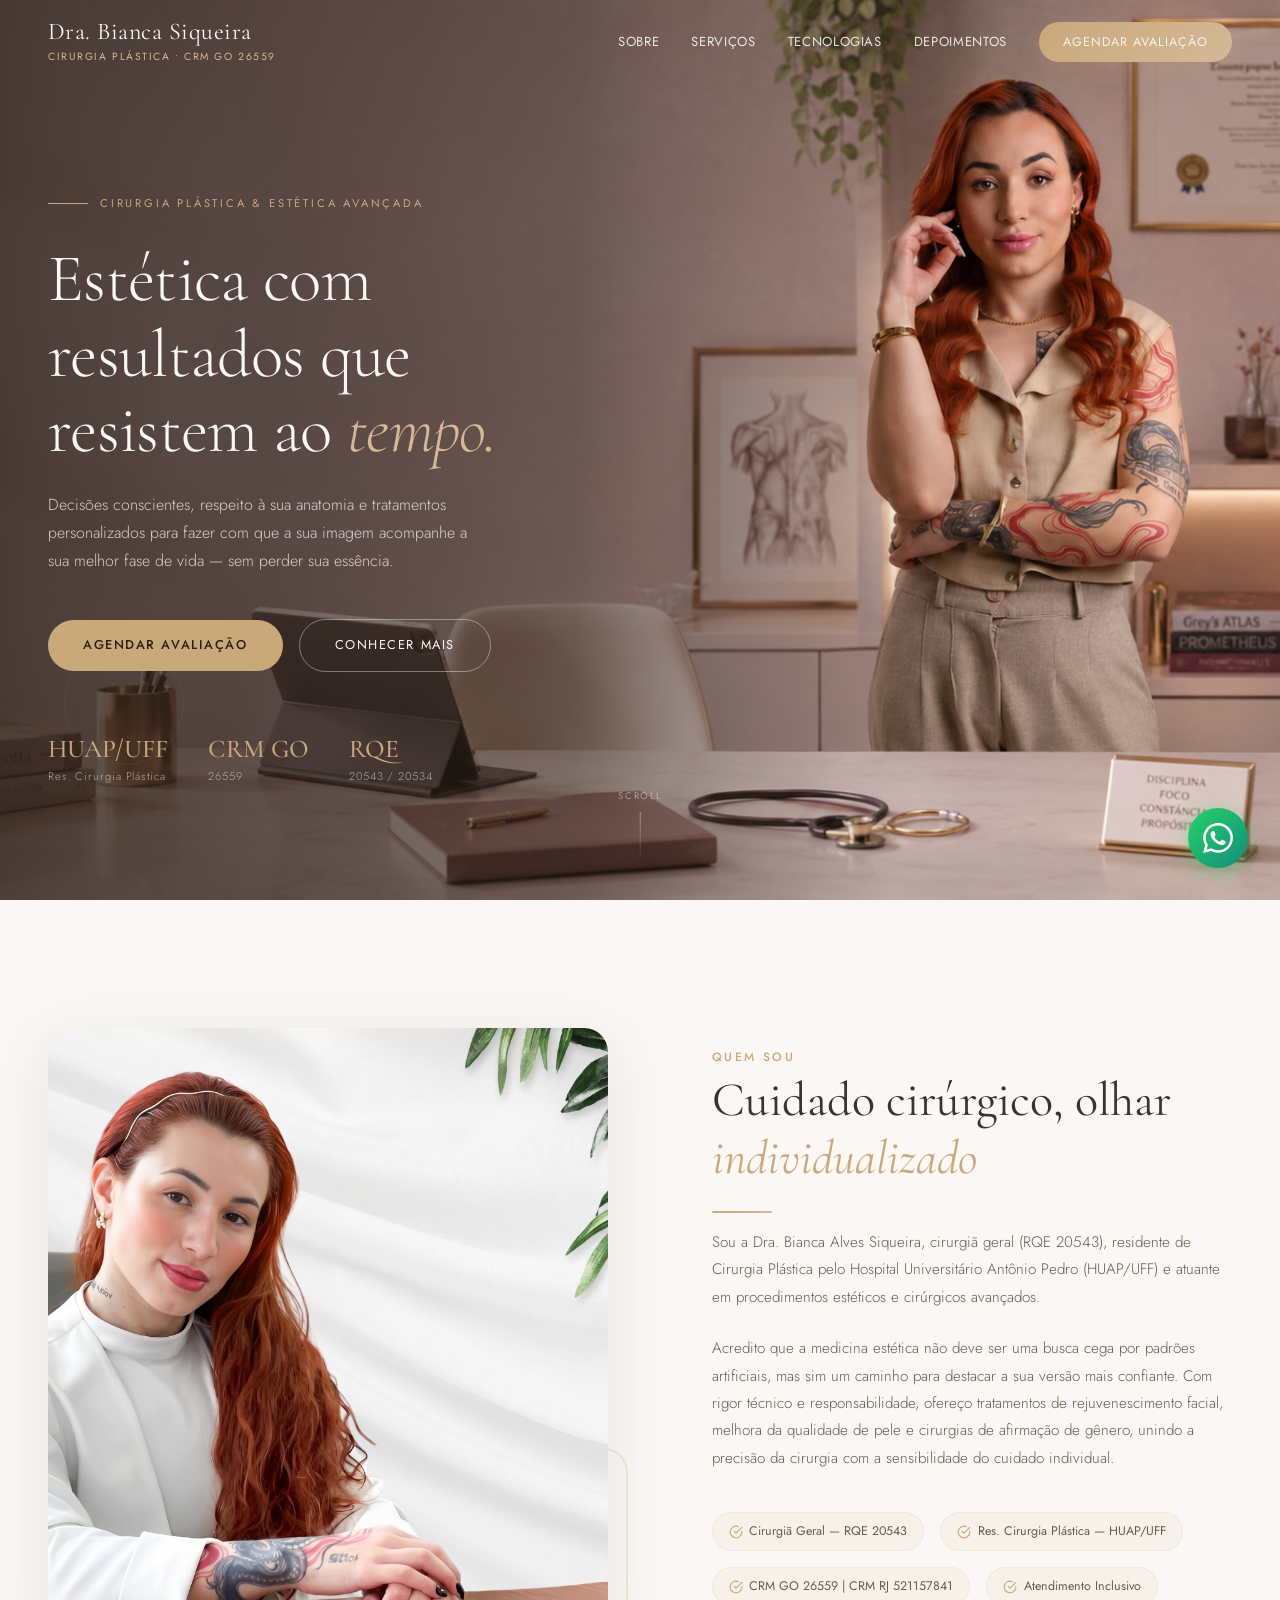
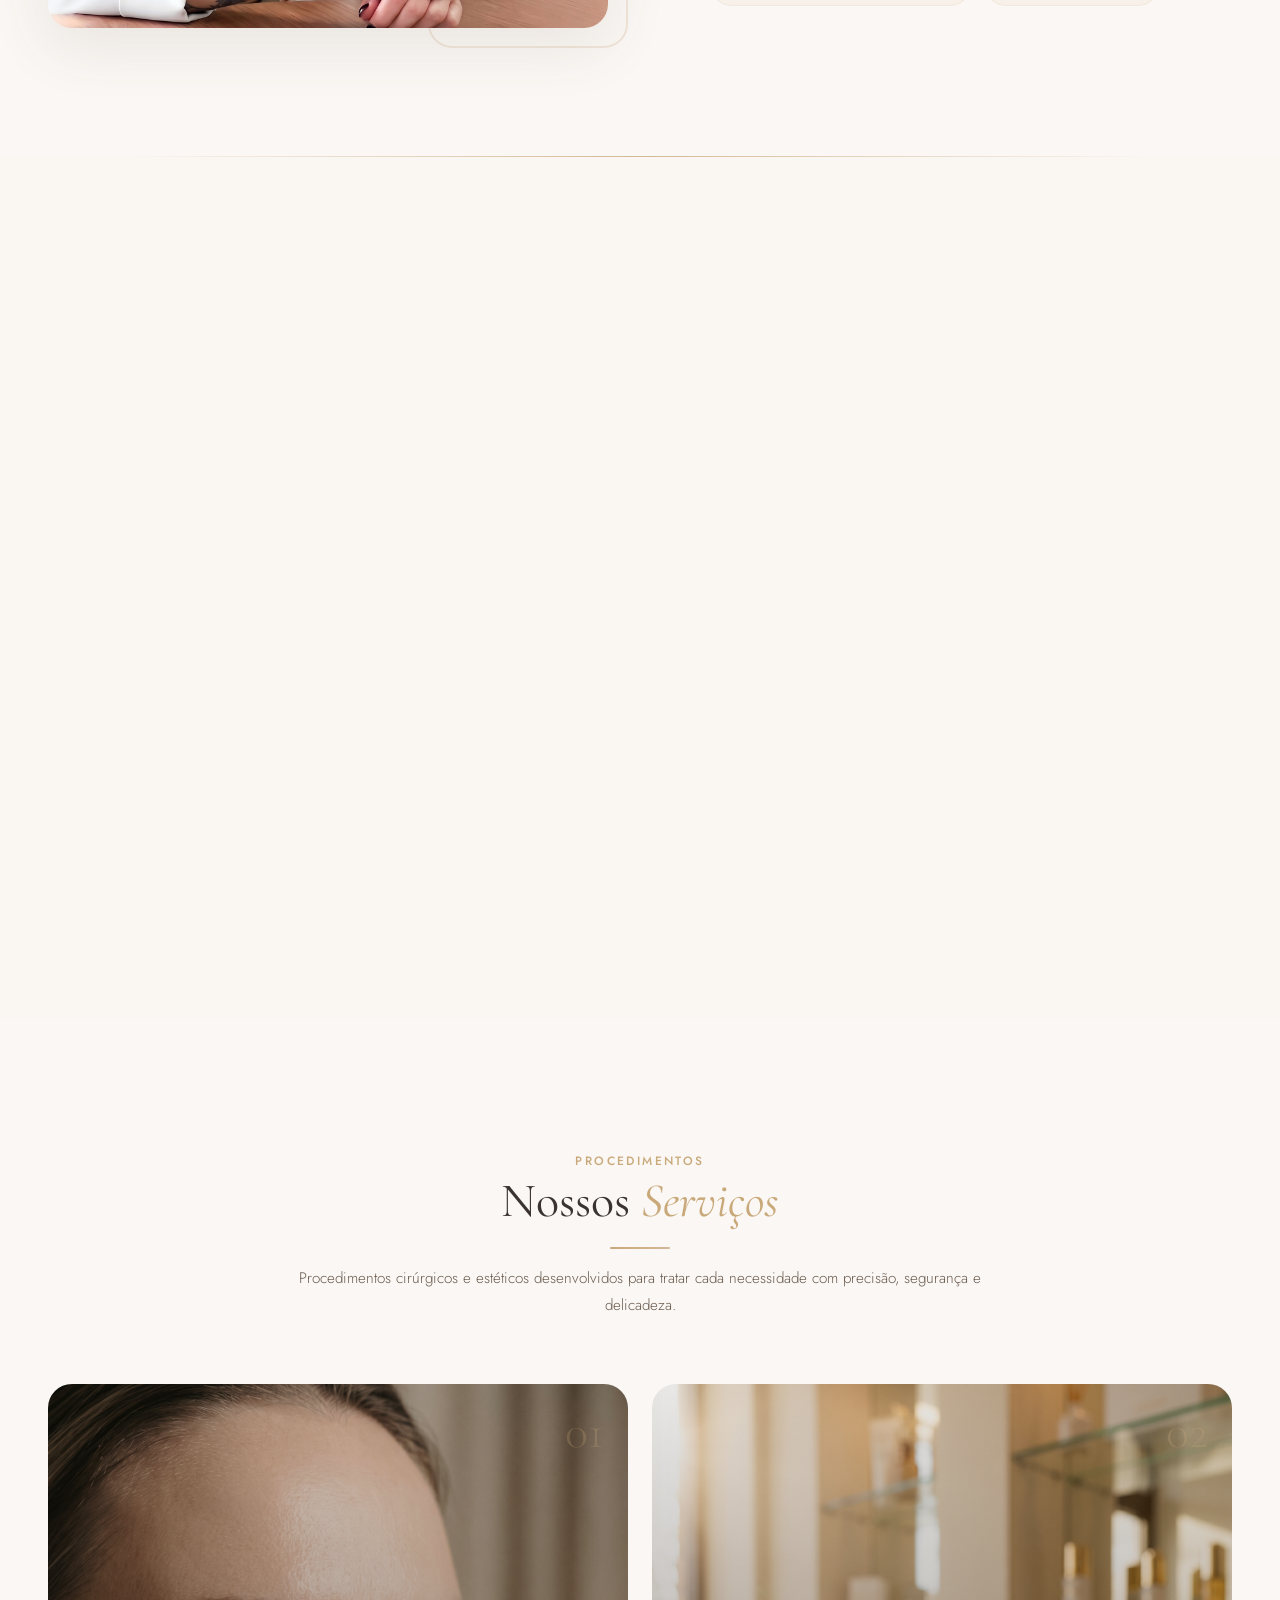
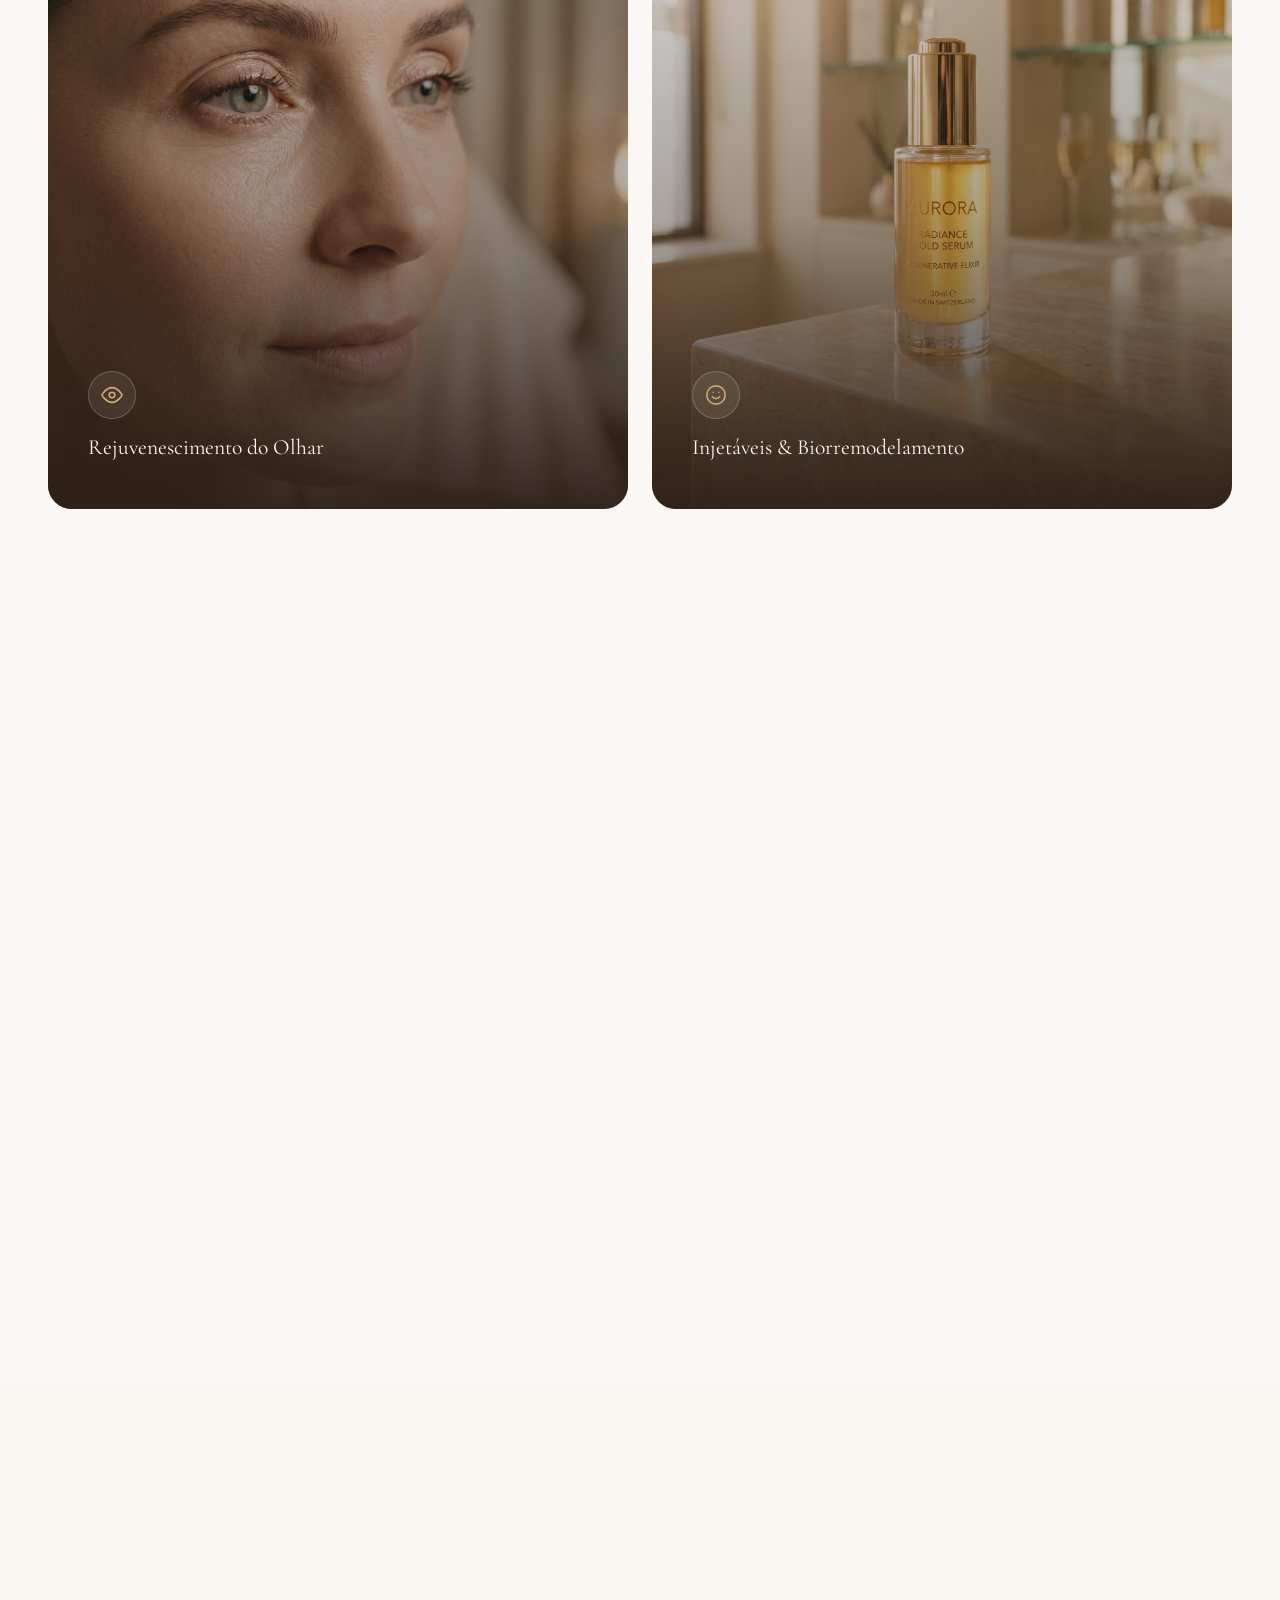
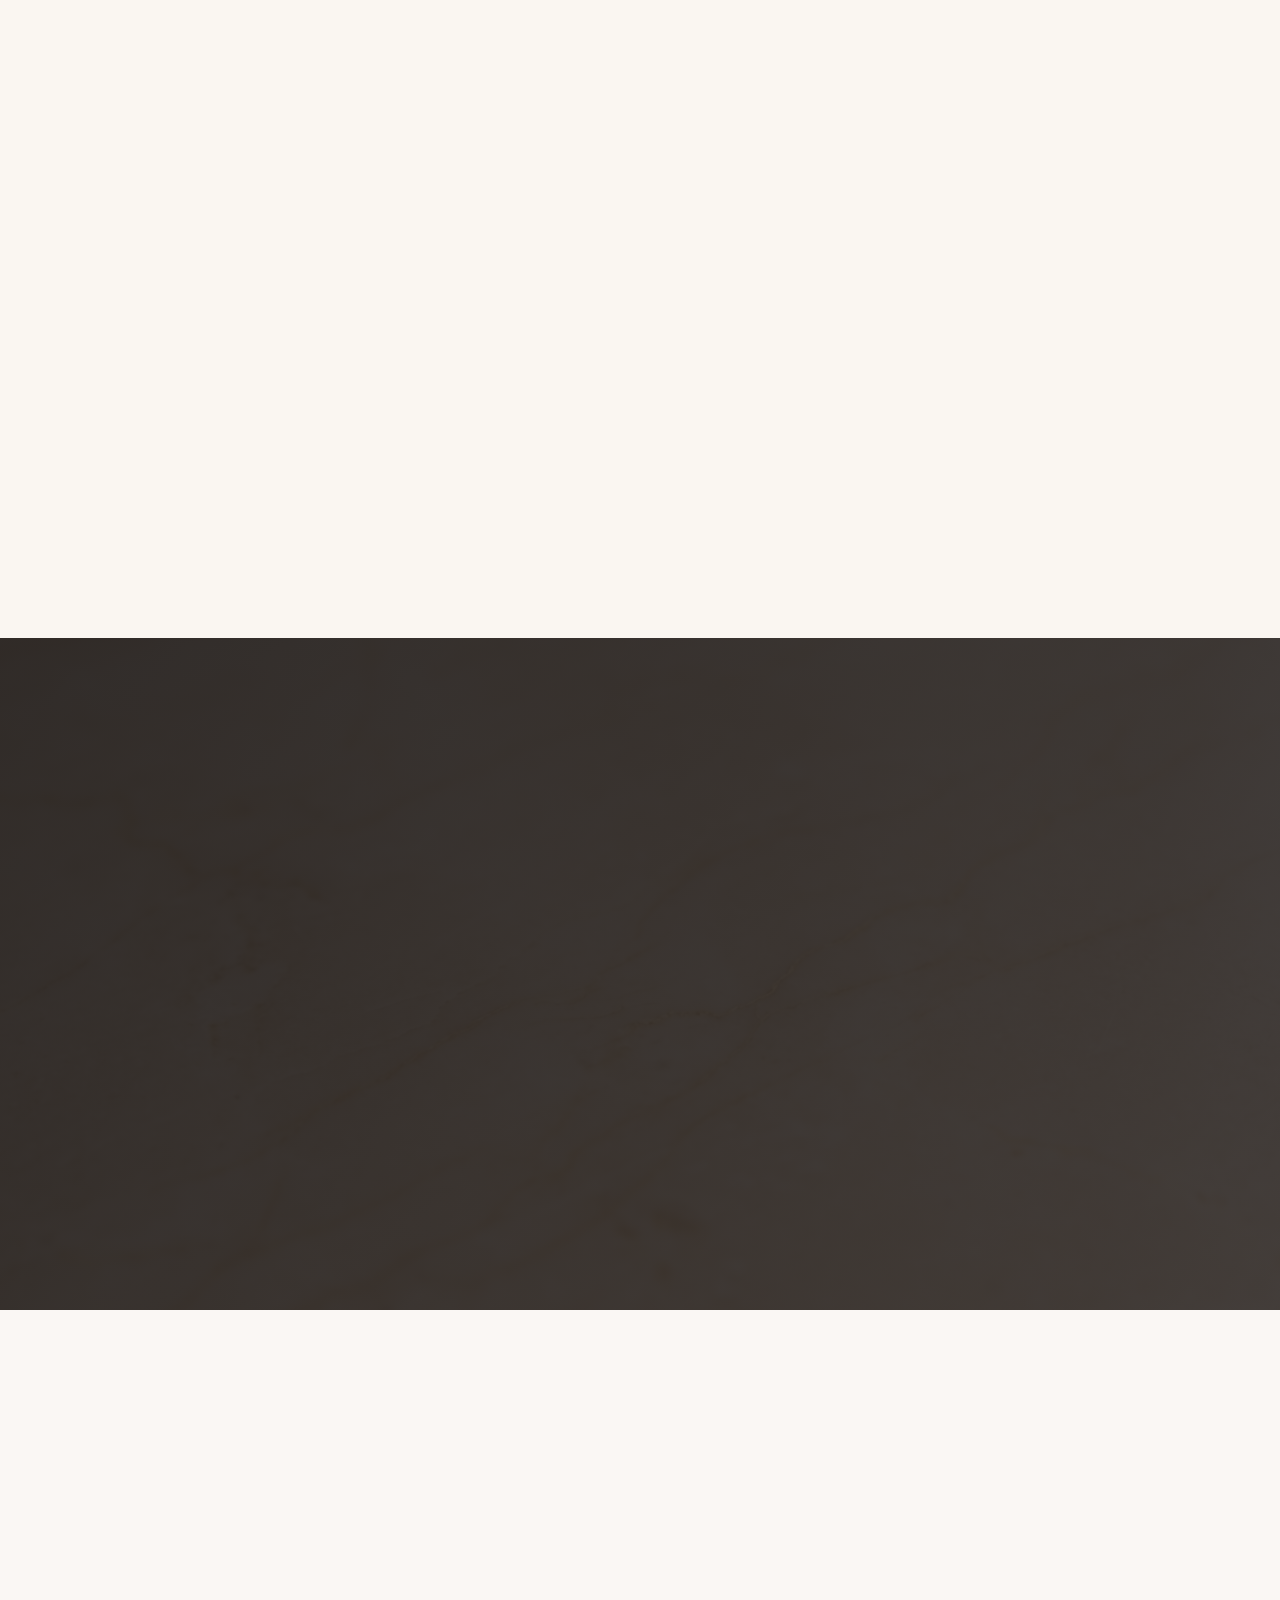
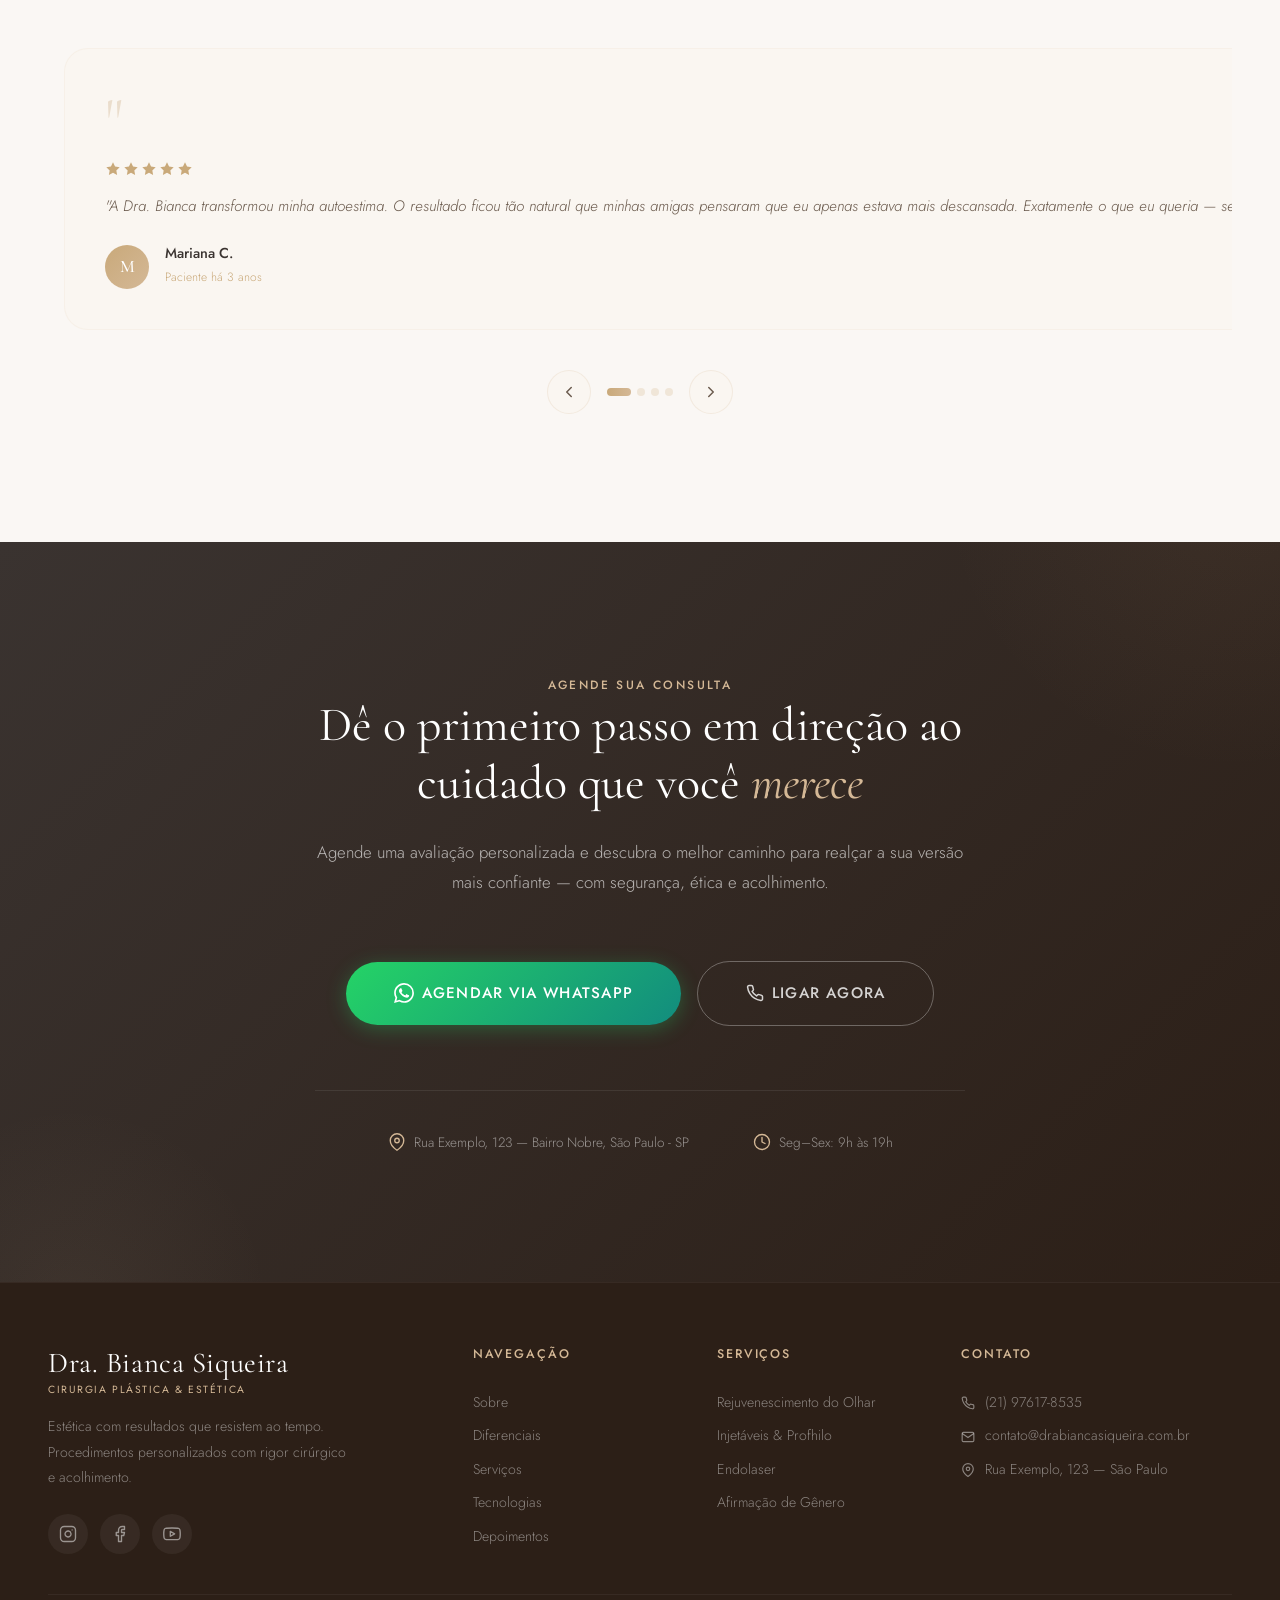
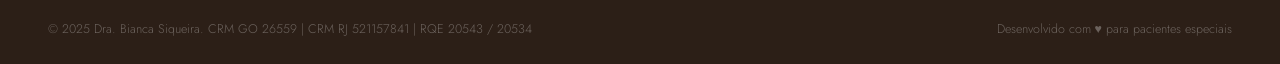
==== commit 6667ce4a: "feat: responsive hero images for mobile and tablet" ====
--- a/bianca/index.html
+++ b/bianca/index.html
@@ -50,8 +50,12 @@
        ═══════════════════════════════════ -->
   <section class="hero" id="hero">
     <div class="hero-bg">
-      <img src="assets/images/hero-bg.webp" alt="Dra. Bianca Siqueira — Cirurgiã Plástica em seu consultório"
-        loading="eager">
+      <picture>
+        <source srcset="assets/ChatGPT-Image-Jun-13_-2026_-10_01_15-PM.webp" media="(min-width: 769px) and (max-width: 1024px)">
+        <source srcset="assets/ChatGPT-Image-Jun-13_-2026_-10_00_23-PM.webp" media="(max-width: 768px)">
+        <img src="assets/images/hero-bg.webp" alt="Dra. Bianca Siqueira — Cirurgiã Plástica em seu consultório"
+          loading="eager">
+      </picture>
     </div>
     <div class="hero-overlay"></div>
 
